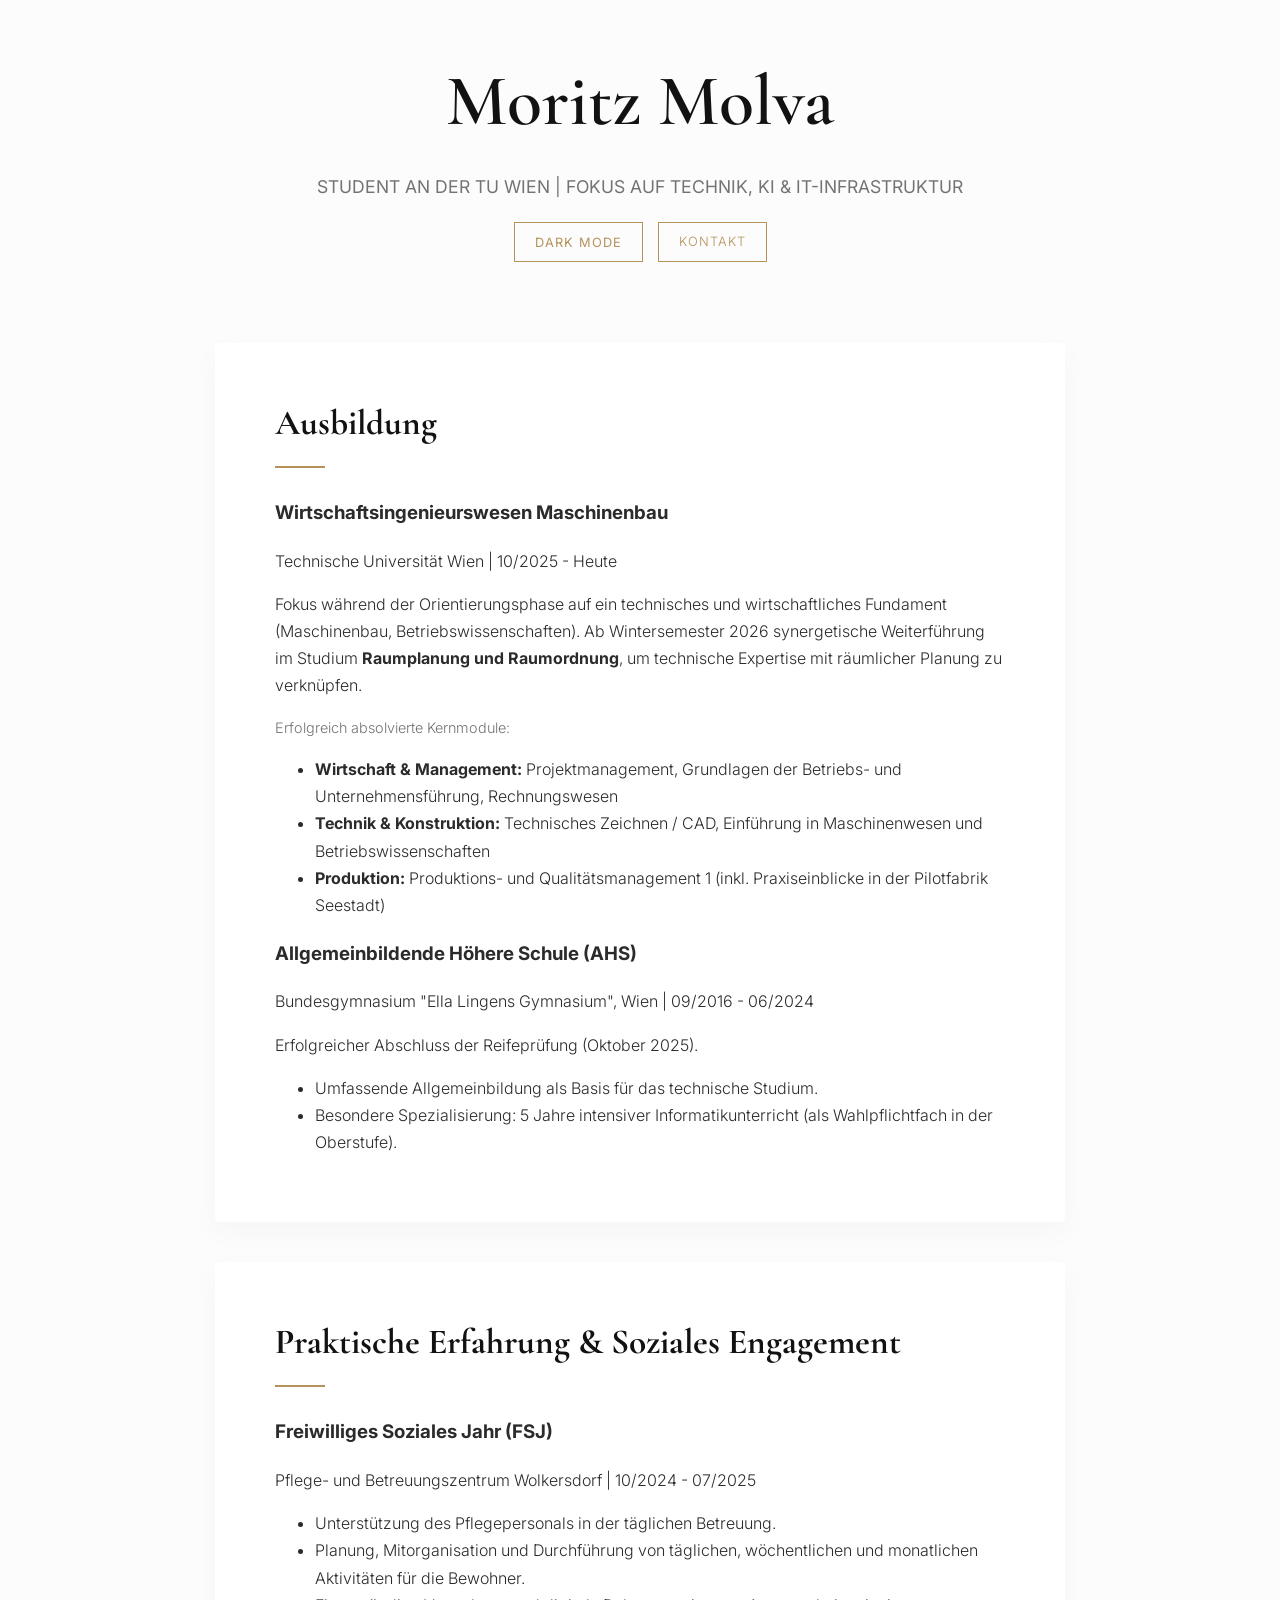
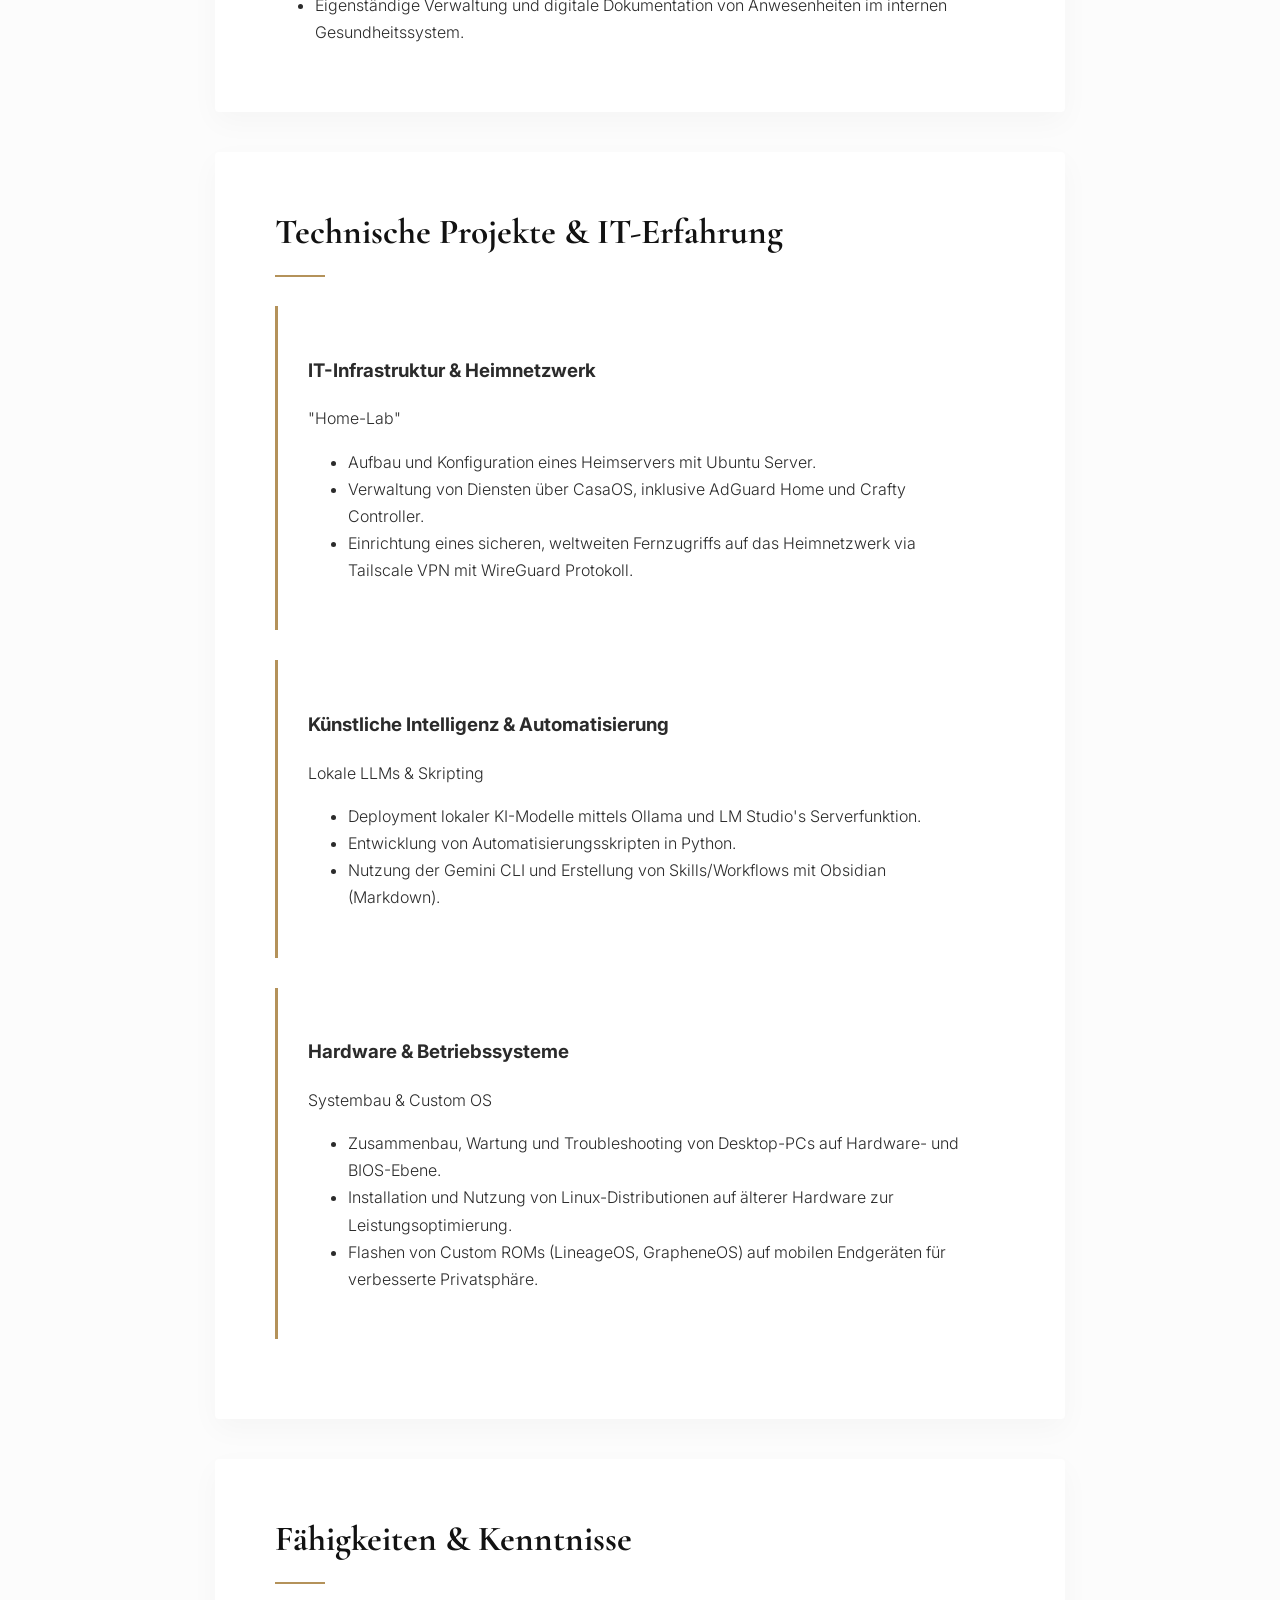
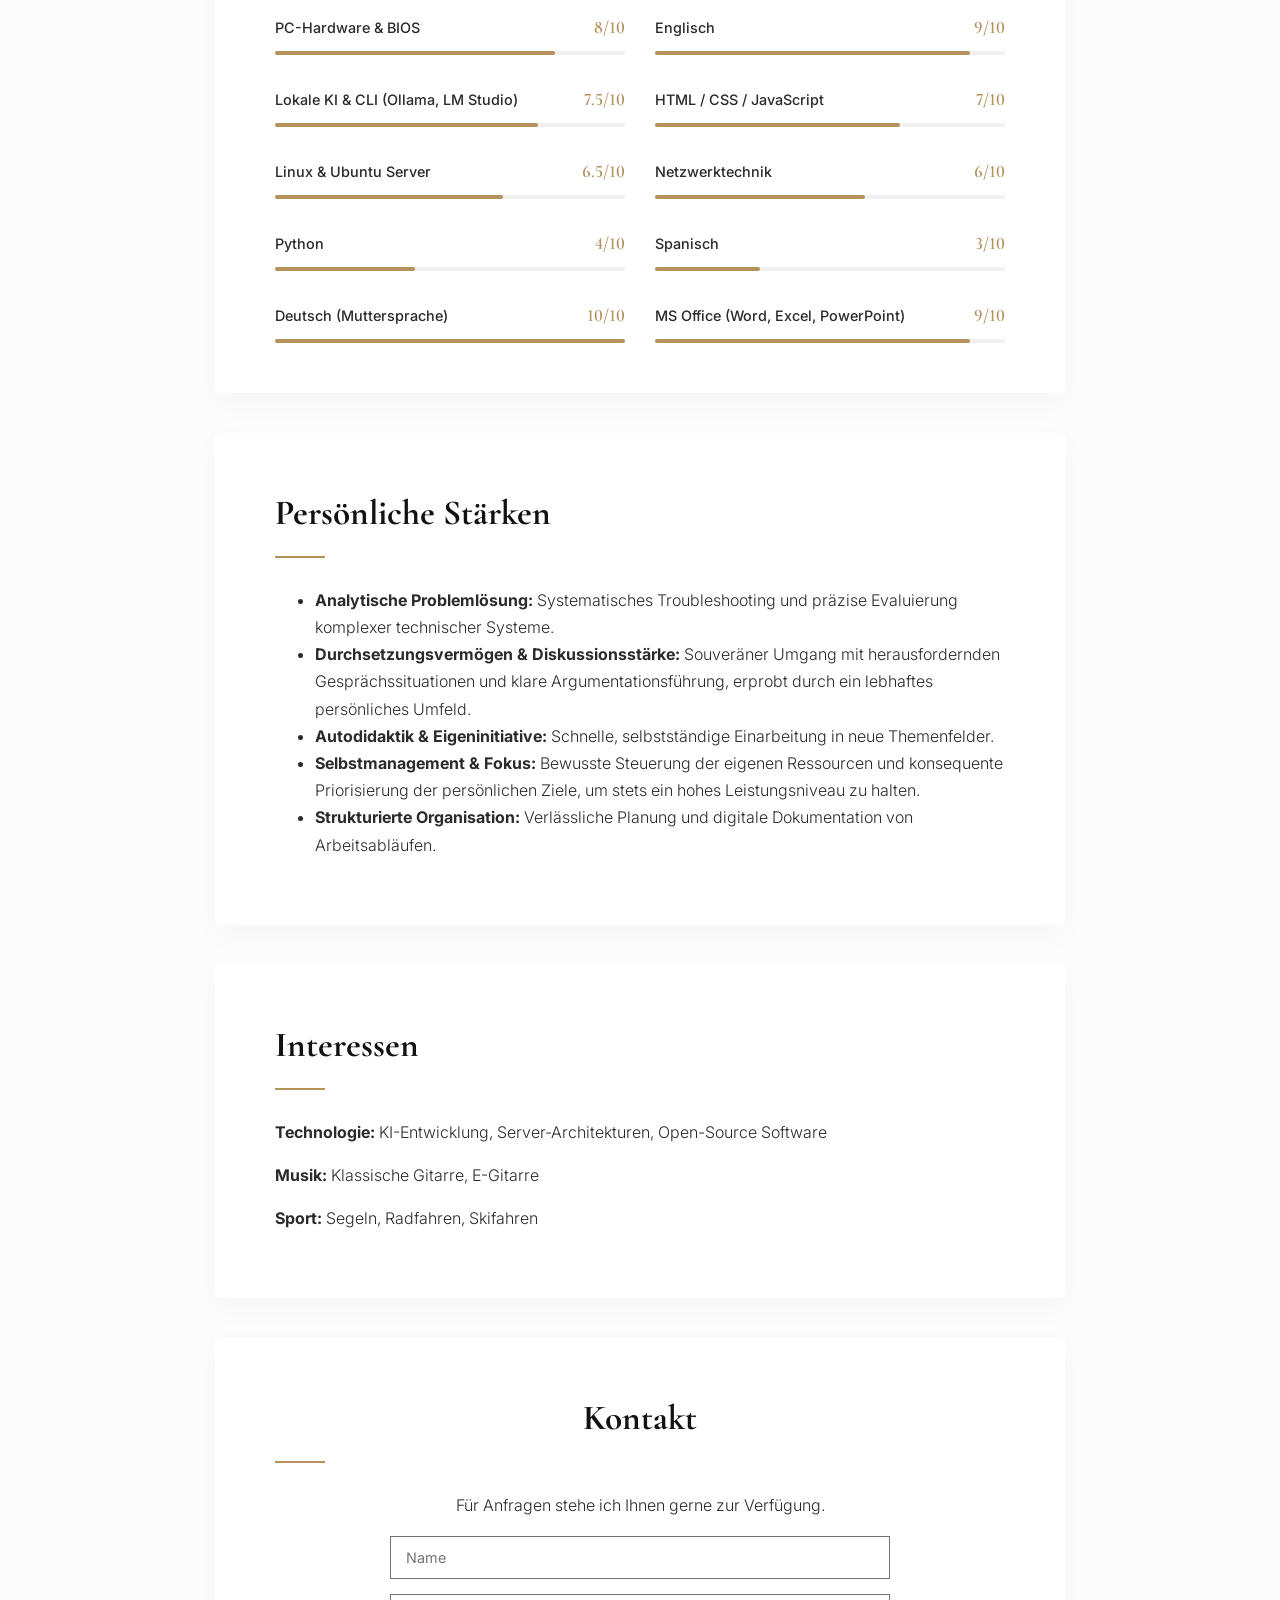
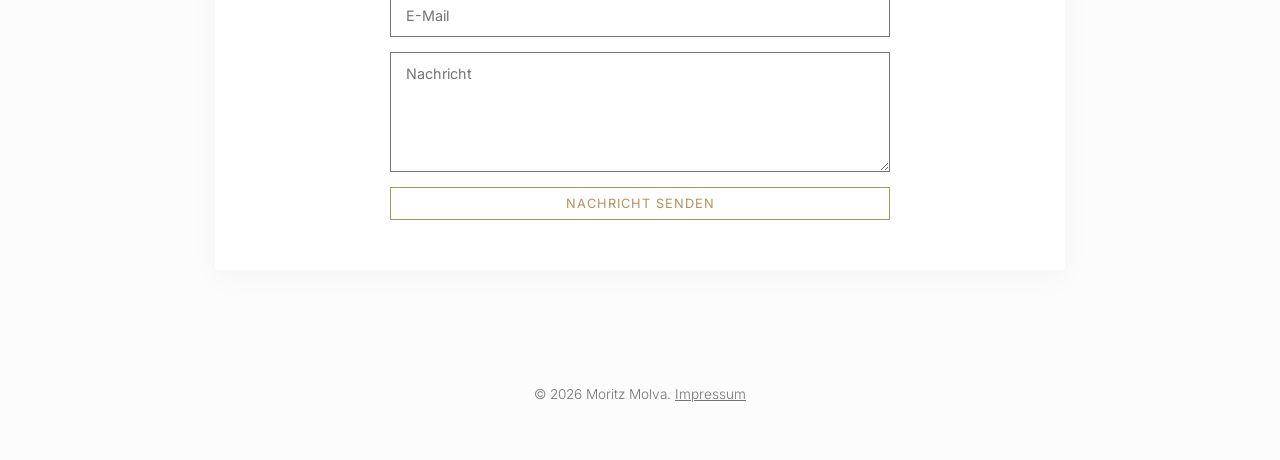
==== index.html @ d84858cf "Add files via upload" ====
<!DOCTYPE html>
<html lang="de">
<head>
    <meta charset="UTF-8">
    <meta name="viewport" content="width=device-width, initial-scale=1.0">
    <title>Lebenslauf | Moritz Molva</title>
    <!-- Neue edle Google Fonts laden -->
    <link href="https://fonts.googleapis.com/css2?family=Cormorant+Garamond:wght@500;600;700&family=Inter:wght@300;400;500&display=swap" rel="stylesheet">
    <link rel="stylesheet" href="style.css">
</head>
<body>

    <header id="main-header">
    <div class="header-content">
        <h1>Moritz Molva</h1>
        <p class="subtitle">STUDENT AN DER TU WIEN | FOKUS AUF TECHNIK, KI & IT-INFRASTRUKTUR</p>
    </div>
    
    <div class="theme-control">
        <button id="theme-toggle">Dark Mode</button>
        <a href="#kontakt" class="nav-button">Kontakt</a>
    </div>
</header>

    <main class="container">
        
        <section id="ausbildung">
            <h2>Ausbildung</h2>
            
            <div class="entry">
                <h3>Wirtschaftsingenieurswesen Maschinenbau</h3>
                <p class="meta">Technische Universität Wien | 10/2025 - Heute</p>
                <p>Fokus während der Orientierungsphase auf ein technisches und wirtschaftliches Fundament (Maschinenbau, Betriebswissenschaften). Ab Wintersemester 2026 synergetische Weiterführung im Studium <strong>Raumplanung und Raumordnung</strong>, um technische Expertise mit räumlicher Planung zu verknüpfen.</p>
                <p style="margin-top: 15px; margin-bottom: 5px; font-size: 0.9rem; color: var(--text-muted);">Erfolgreich absolvierte Kernmodule:</p>
                <ul>
                    <li><strong>Wirtschaft & Management:</strong> Projektmanagement, Grundlagen der Betriebs- und Unternehmensführung, Rechnungswesen</li>
                    <li><strong>Technik & Konstruktion:</strong> Technisches Zeichnen / CAD, Einführung in Maschinenwesen und Betriebswissenschaften</li>
                    <li><strong>Produktion:</strong> Produktions- und Qualitätsmanagement 1 (inkl. Praxiseinblicke in der Pilotfabrik Seestadt)</li>
                </ul>
            </div>

            <div class="entry">
                <h3>Allgemeinbildende Höhere Schule (AHS)</h3>
                <p class="meta">Bundesgymnasium "Ella Lingens Gymnasium", Wien | 09/2016 - 06/2024</p>
                <p style="margin-bottom: 5px;">Erfolgreicher Abschluss der Reifeprüfung (Oktober 2025).</p>
                <ul>
                    <li>Umfassende Allgemeinbildung als Basis für das technische Studium.</li>
                    <li>Besondere Spezialisierung: 5 Jahre intensiver Informatikunterricht (als Wahlpflichtfach in der Oberstufe).</li>
                </ul>
            </div>
        </section>

        <section id="erfahrung">
            <h2>Praktische Erfahrung & Soziales Engagement</h2>
            
            <div class="entry">
                <h3>Freiwilliges Soziales Jahr (FSJ)</h3>
                <p class="meta">Pflege- und Betreuungszentrum Wolkersdorf | 10/2024 - 07/2025</p>
                <ul>
                    <li>Unterstützung des Pflegepersonals in der täglichen Betreuung.</li>
                    <li>Planung, Mitorganisation und Durchführung von täglichen, wöchentlichen und monatlichen Aktivitäten für die Bewohner.</li>
                    <li>Eigenständige Verwaltung und digitale Dokumentation von Anwesenheiten im internen Gesundheitssystem.</li>
                </ul>
            </div>
        </section>

        <section id="projekte">
            <h2>Technische Projekte & IT-Erfahrung</h2>
            
            <div class="entry project-box">
                <h3>IT-Infrastruktur & Heimnetzwerk</h3>
                <p class="meta">"Home-Lab"</p>
                <ul>
                    <li>Aufbau und Konfiguration eines Heimservers mit Ubuntu Server.</li>
                    <li>Verwaltung von Diensten über CasaOS, inklusive AdGuard Home und Crafty Controller.</li>
                    <li>Einrichtung eines sicheren, weltweiten Fernzugriffs auf das Heimnetzwerk via Tailscale VPN mit WireGuard Protokoll.</li>
                </ul>
            </div>

            <div class="entry project-box">
                <h3>Künstliche Intelligenz & Automatisierung</h3>
                <p class="meta">Lokale LLMs & Skripting</p>
                <ul>
                    <li>Deployment lokaler KI-Modelle mittels Ollama und LM Studio's Serverfunktion.</li>
                    <li>Entwicklung von Automatisierungsskripten in Python.</li>
                    <li>Nutzung der Gemini CLI und Erstellung von Skills/Workflows mit Obsidian (Markdown).</li>
                </ul>
            </div>

            <div class="entry project-box">
                <h3>Hardware & Betriebssysteme</h3>
                <p class="meta">Systembau & Custom OS</p>
                <ul>
                    <li>Zusammenbau, Wartung und Troubleshooting von Desktop-PCs auf Hardware- und BIOS-Ebene.</li>
                    <li>Installation und Nutzung von Linux-Distributionen auf älterer Hardware zur Leistungsoptimierung.</li>
                    <li>Flashen von Custom ROMs (LineageOS, GrapheneOS) auf mobilen Endgeräten für verbesserte Privatsphäre.</li>
                </ul>
            </div>
        </section>

        <section id="kenntnisse">
            <h2>Fähigkeiten & Kenntnisse</h2>
            
            <div class="skill-grid">
                <!-- Skill 1 -->
                <div class="skill-item">
                    <div class="skill-info">
                        <span class="skill-name">PC-Hardware & BIOS</span>
                        <span class="skill-value">8/10</span>
                    </div>
                    <div class="skill-bar"><div class="skill-level" style="width: 80%;"></div></div>
                </div>

                <!-- Skill 2 -->
                <div class="skill-item">
                    <div class="skill-info">
                        <span class="skill-name">Englisch</span>
                        <span class="skill-value">9/10</span>
                    </div>
                    <div class="skill-bar"><div class="skill-level" style="width: 90%;"></div></div>
                </div>

                <!-- Skill 3 -->
                <div class="skill-item">
                    <div class="skill-info">
                        <span class="skill-name">Lokale KI & CLI (Ollama, LM Studio)</span>
                        <span class="skill-value">7.5/10</span>
                    </div>
                    <div class="skill-bar"><div class="skill-level" style="width: 75%;"></div></div>
                </div>

                <!-- Skill 4 -->
                <div class="skill-item">
                    <div class="skill-info">
                        <span class="skill-name">HTML / CSS / JavaScript</span>
                        <span class="skill-value">7/10</span>
                    </div>
                    <div class="skill-bar"><div class="skill-level" style="width: 70%;"></div></div>
                </div>

                <!-- Skill 5 -->
                <div class="skill-item">
                    <div class="skill-info">
                        <span class="skill-name">Linux & Ubuntu Server</span>
                        <span class="skill-value">6.5/10</span>
                    </div>
                    <div class="skill-bar"><div class="skill-level" style="width: 65%;"></div></div>
                </div>

                <!-- Skill 6 -->
                <div class="skill-item">
                    <div class="skill-info">
                        <span class="skill-name">Netzwerktechnik</span>
                        <span class="skill-value">6/10</span>
                    </div>
                    <div class="skill-bar"><div class="skill-level" style="width: 60%;"></div></div>
                </div>

                <!-- Skill 7 -->
                <div class="skill-item">
                    <div class="skill-info">
                        <span class="skill-name">Python</span>
                        <span class="skill-value">4/10</span>
                    </div>
                    <div class="skill-bar"><div class="skill-level" style="width: 40%;"></div></div>
                </div>

                <!-- Skill 8 -->
                <div class="skill-item">
                    <div class="skill-info">
                        <span class="skill-name">Spanisch</span>
                        <span class="skill-value">3/10</span>
                    </div>
                    <div class="skill-bar"><div class="skill-level" style="width: 30%;"></div></div>
                </div>

                <!-- Deutsch -->
                <div class="skill-item">
                    <div class="skill-info">
                        <span class="skill-name">Deutsch (Muttersprache)</span>
                        <span class="skill-value">10/10</span>
                    </div>
                    <div class="skill-bar"><div class="skill-level" style="width: 100%;"></div></div>
                </div>

                <!-- MS Office -->
                <div class="skill-item">
                    <div class="skill-info">
                        <span class="skill-name">MS Office (Word, Excel, PowerPoint)</span>
                        <span class="skill-value">9/10</span>
                    </div>
                    <div class="skill-bar"><div class="skill-level" style="width: 90%;"></div></div>
                </div>
            </div>
        </section>

        <section id="soft-skills">
            <h2>Persönliche Stärken</h2>
            <div class="entry">
                <ul>
                    <li><strong>Analytische Problemlösung:</strong> Systematisches Troubleshooting und präzise Evaluierung komplexer technischer Systeme.</li>
                    <li><strong>Durchsetzungsvermögen & Diskussionsstärke:</strong> Souveräner Umgang mit herausfordernden Gesprächssituationen und klare Argumentationsführung, erprobt durch ein lebhaftes persönliches Umfeld.</li>
                    <li><strong>Autodidaktik & Eigeninitiative:</strong> Schnelle, selbstständige Einarbeitung in neue Themenfelder.</li>
                    <li><strong>Selbstmanagement & Fokus:</strong> Bewusste Steuerung der eigenen Ressourcen und konsequente Priorisierung der persönlichen Ziele, um stets ein hohes Leistungsniveau zu halten.</li>
                    <li><strong>Strukturierte Organisation:</strong> Verlässliche Planung und digitale Dokumentation von Arbeitsabläufen.</li>
                </ul>
            </div>
        </section>

        <section id="interessen">
            <h2>Interessen</h2>
            <p><strong>Technologie:</strong> KI-Entwicklung, Server-Architekturen, Open-Source Software</p>
            <p><strong>Musik:</strong> Klassische Gitarre, E-Gitarre</p>
            <p><strong>Sport:</strong> Segeln, Radfahren, Skifahren</p>
        </section>

        <section id="kontakt">
            <h2>Kontakt</h2>
            <p>Für Anfragen stehe ich Ihnen gerne zur Verfügung.</p>
            
            <form action="https://formspree.io/f/mbdedyww" method="POST" class="contact-form">
                <input type="text" name="name" placeholder="Name" required>
                <input type="email" name="email" placeholder="E-Mail" required>
                <textarea name="message" placeholder="Nachricht" required></textarea>
                <button type="submit" class="nav-button" style="width: 100%;">Nachricht senden</button>
            </form>
        </section>

    </main>

    <footer>
        <p>&copy; 2026 Moritz Molva. <a href="impressum.html" style="color: var(--text-muted);">Impressum</a></p>
    </footer>

    <script src="script.js"></script>
</body>
</html>
---- style.css ----
/* Globale Variablen */
:root {
    --bg-color: #fcfcfc;
    --surface-color: #ffffff;
    --text-main: #2b2b2b;
    --text-muted: #737373;
    --accent-color: #b4925a;
    --dark: #121212;
}

[data-theme='dark'],
.dark-mode {
    --bg-color: #121212;
    --surface-color: #1e1e1e;
    --text-main: #e0e0e0;
    --text-muted: #a0a0a0;
    --accent-color: #d4af37;
    --dark: #ffffff;
}

html {
    scroll-behavior: smooth;
}

body {
    font-family: 'Inter', sans-serif;
    font-weight: 300;
    line-height: 1.7;
    margin: 0;
    padding: 0;
    background-color: var(--bg-color);
    color: var(--text-main);
    transition: background-color 0.3s ease, color 0.3s ease;
}

/* Sticky Header Bereich */
#main-header {
    position: sticky;
    top: 0;
    background-color: var(--bg-color);
    padding: 40px 40px 20px 40px;
    text-align: center;
    z-index: 1000;
    transition: all 0.3s ease;
    /* Übergang für Padding und Hintergrund */
    border-bottom: 1px solid transparent;
}

#main-header.scrolled {
    padding: 15px 40px;
    border-bottom: 1px solid var(--accent-color);
}

#main-header h1 {
    font-family: 'Cormorant Garamond', serif;
    font-size: 4.5rem;
    font-weight: 600;
    margin: 0;
    color: var(--dark);
    transition: font-size 0.3s ease;
}

#main-header.scrolled h1 {
    font-size: 2.5rem;
}

.subtitle {
    font-size: 1.1rem;
    font-weight: 400;
    color: var(--text-muted);
    text-transform: uppercase;
    margin: 10px 0 0 0;
    transition: opacity 0.3s ease, margin 0.3s ease, height 0.3s ease;
    opacity: 1;
    overflow: hidden;
}

/* Der Effekt beim Scrollen: Untertitel sanft ausblenden */
#main-header.scrolled .subtitle {
    opacity: 0;
    margin: 0;
    height: 0;
}

/* Theme Control Container */
.theme-control {
    margin-top: 20px;
    display: flex;
    justify-content: center;
    /* Zentriert die Buttons unter dem Namen */
    gap: 15px;
}

/* Einheitliches Button Design */
#theme-toggle,
.nav-button {
    background: transparent;
    border: 1px solid var(--accent-color);
    color: var(--accent-color);
    padding: 8px 20px;
    font-family: 'Inter', sans-serif;
    font-size: 0.8rem;
    text-transform: uppercase;
    letter-spacing: 1px;
    cursor: pointer;
    text-decoration: none;
    transition: all 0.3s ease;
}

#theme-toggle:hover,
.nav-button:hover {
    background-color: var(--accent-color);
    color: var(--surface-color);
}

/* Container & Sektionen */
.container {
    max-width: 850px;
    margin: 0 auto;
    padding: 20px;
}

section {
    background: var(--surface-color);
    margin: 40px 0;
    padding: 50px 60px;
    border-radius: 4px;
    box-shadow: 0 10px 30px rgba(0, 0, 0, 0.03);
}

.project-box {
    background-color: var(--surface-color);
    border-left: 3px solid var(--accent-color);
    padding: 30px;
    margin-bottom: 30px;
    transition: background-color 0.3s ease;
}

h2 {
    font-family: 'Cormorant Garamond', serif;
    font-size: 2.2rem;
    color: var(--dark);
    margin-top: 0;
    padding-bottom: 15px;
    position: relative;
}

h2::after {
    content: '';
    position: absolute;
    left: 0;
    bottom: 0;
    width: 50px;
    height: 2px;
    background-color: var(--accent-color);
}

/* Skill Bar Design */
.skill-grid {
    display: grid;
    grid-template-columns: 1fr 1fr;
    gap: 30px;
    margin-top: 20px;
}

/* Container für Name und Wert */
.skill-info {
    display: flex;
    justify-content: space-between;
    align-items: baseline;
    /* Sorgt dafür, dass alles auf einer Linie ist */
    margin-bottom: 8px;
}

.skill-name {
    font-size: 0.9rem;
    font-weight: 500;
    color: var(--text-main);
}

.skill-value {
    color: var(--accent-color);
    font-family: 'Cormorant Garamond', serif;
    font-weight: 600;
    font-size: 1.1rem;
    font-variant-numeric: lining-nums;
}

.skill-bar {
    width: 100%;
    height: 4px;
    background-color: #f0f0f0;
    border-radius: 2px;
}

.skill-level {
    height: 100%;
    background-color: var(--accent-color);
    border-radius: 2px;
}

/* Mobile Anpassung: Einspaltig */
@media (max-width: 768px) {
    .skill-grid {
        grid-template-columns: 1fr;
    }
}

/* Footer */
footer {
    text-align: center;
    padding: 40px 0;
    color: var(--text-muted);
    font-size: 0.85rem;
}

/* Mobile Optimierung */
@media (max-width: 768px) {

    /* Skills untereinander statt nebeneinander */
    .skill-grid {
        grid-template-columns: 1fr;
        gap: 15px;
    }

    /* Header: Name beim Scrollen stabil halten */
    #main-header.scrolled h1 {
        font-size: 1.5rem !important;
        /* Fix gegen das "Größer-werden" */
    }

    /* Subtitle ausblenden, sobald Header komprimiert */
    #main-header.scrolled .subtitle {
        display: none;
    }

    /* Padding-Anpassung für den komprimierten Header */
    #main-header.scrolled {
        padding: 10px 20px;
    }
}

/* Styling für den Kontakt-Link innerhalb der Box */
#kontakt a.nav-button {
    display: inline-block;
    margin-top: 20px;
    padding: 10px 25px;
    color: var(--accent-color);
    border: 1px solid var(--accent-color);
    text-decoration: none;
    font-size: 0.9rem;
    text-transform: uppercase;
    transition: all 0.3s ease;
}

#kontakt a.nav-button:hover {
    background-color: var(--accent-color);
    color: var(--surface-color);
}

#kontakt {
    text-align: center;
}

.contact-form {
    display: flex;
    flex-direction: column;
    gap: 15px;
    max-width: 500px;
    margin: 0 auto;
}

.contact-form input,
.contact-form textarea {
    width: 100%;
    padding: 12px 15px;
    background: transparent;
    /* Macht die Box subtiler */
    border: 1px solid var(--text-muted);
    color: var(--text-main);
    font-family: 'Inter', sans-serif;
    font-size: 0.9rem;
    box-sizing: border-box;
    transition: border-color 0.3s ease;
}

/* Der Zaubertrick: Wenn man in die Box klickt, wird der Rand golden */
.contact-form input:focus,
.contact-form textarea:focus {
    outline: none;
    border-color: var(--accent-color);
}

/* Design für den Platzhalter-Text, damit er im Dark Mode lesbar ist */
.contact-form ::placeholder {
    color: var(--text-muted);
    opacity: 1;
    /* Browser-Standard-Opacity beheben */
}

.contact-form textarea {
    height: 120px;
    resize: vertical;
}

@media (max-width: 768px) {
    #main-header {
        padding: 20px 20px 10px 20px;
    }

    #main-header.scrolled {
        padding: 10px 20px;
    }

    #main-header h1 {
        font-size: 2rem;
    }

    #main-header.scrolled h1 {
        font-size: 1.5rem;
    }

    .skill-grid {
        grid-template-columns: 1fr;
        gap: 15px;
    }
}
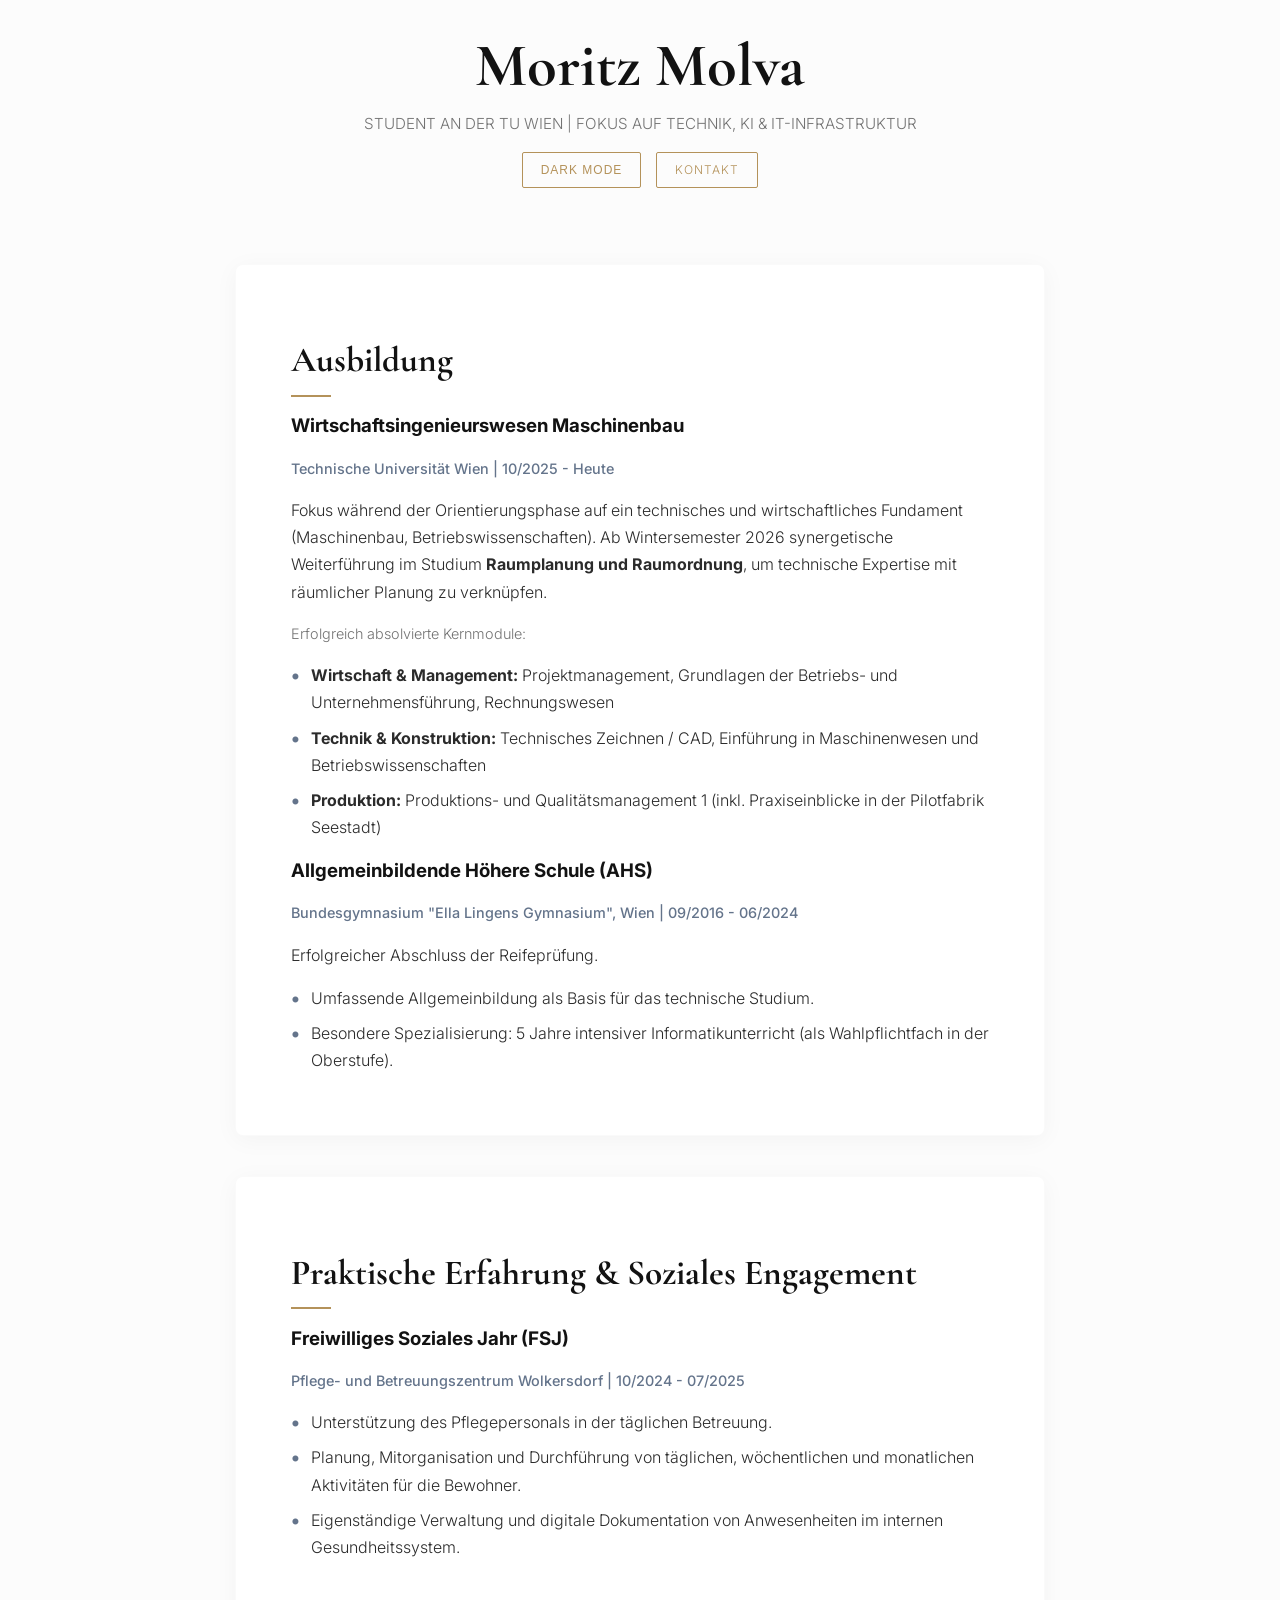
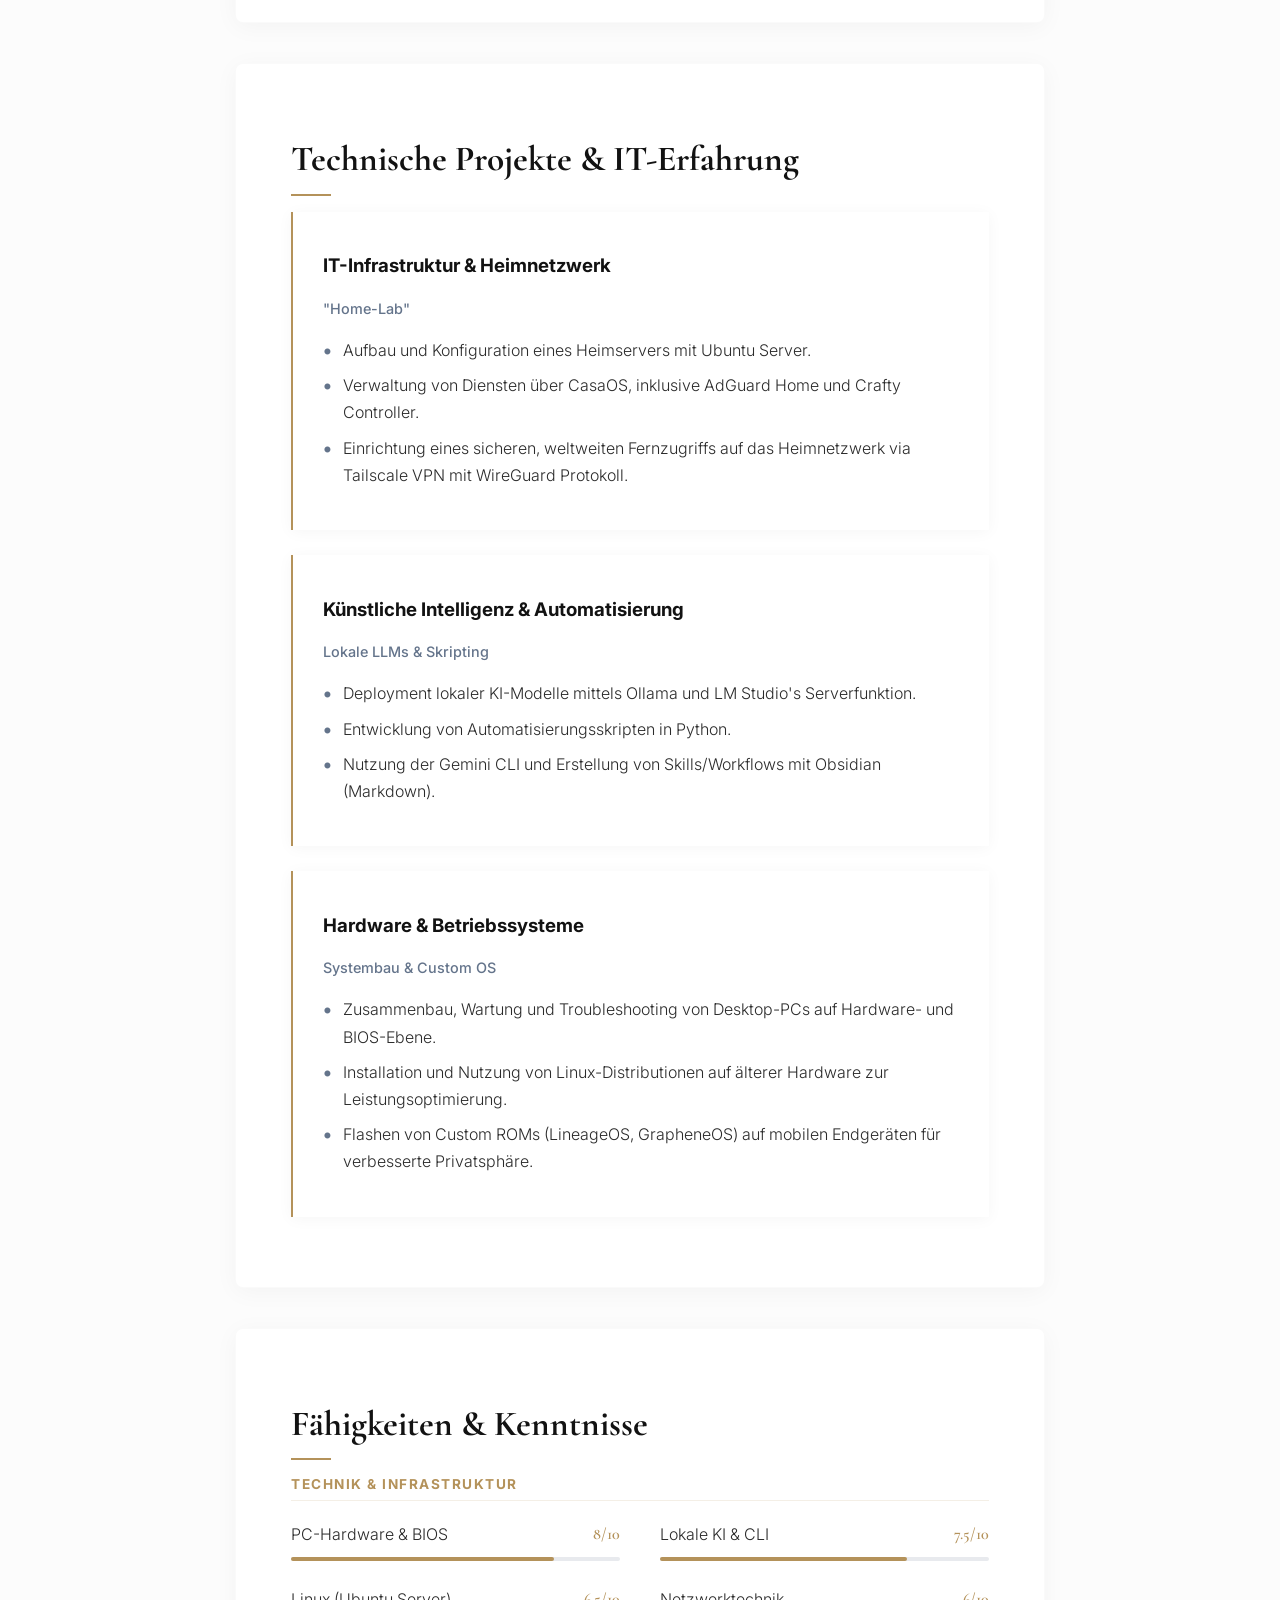
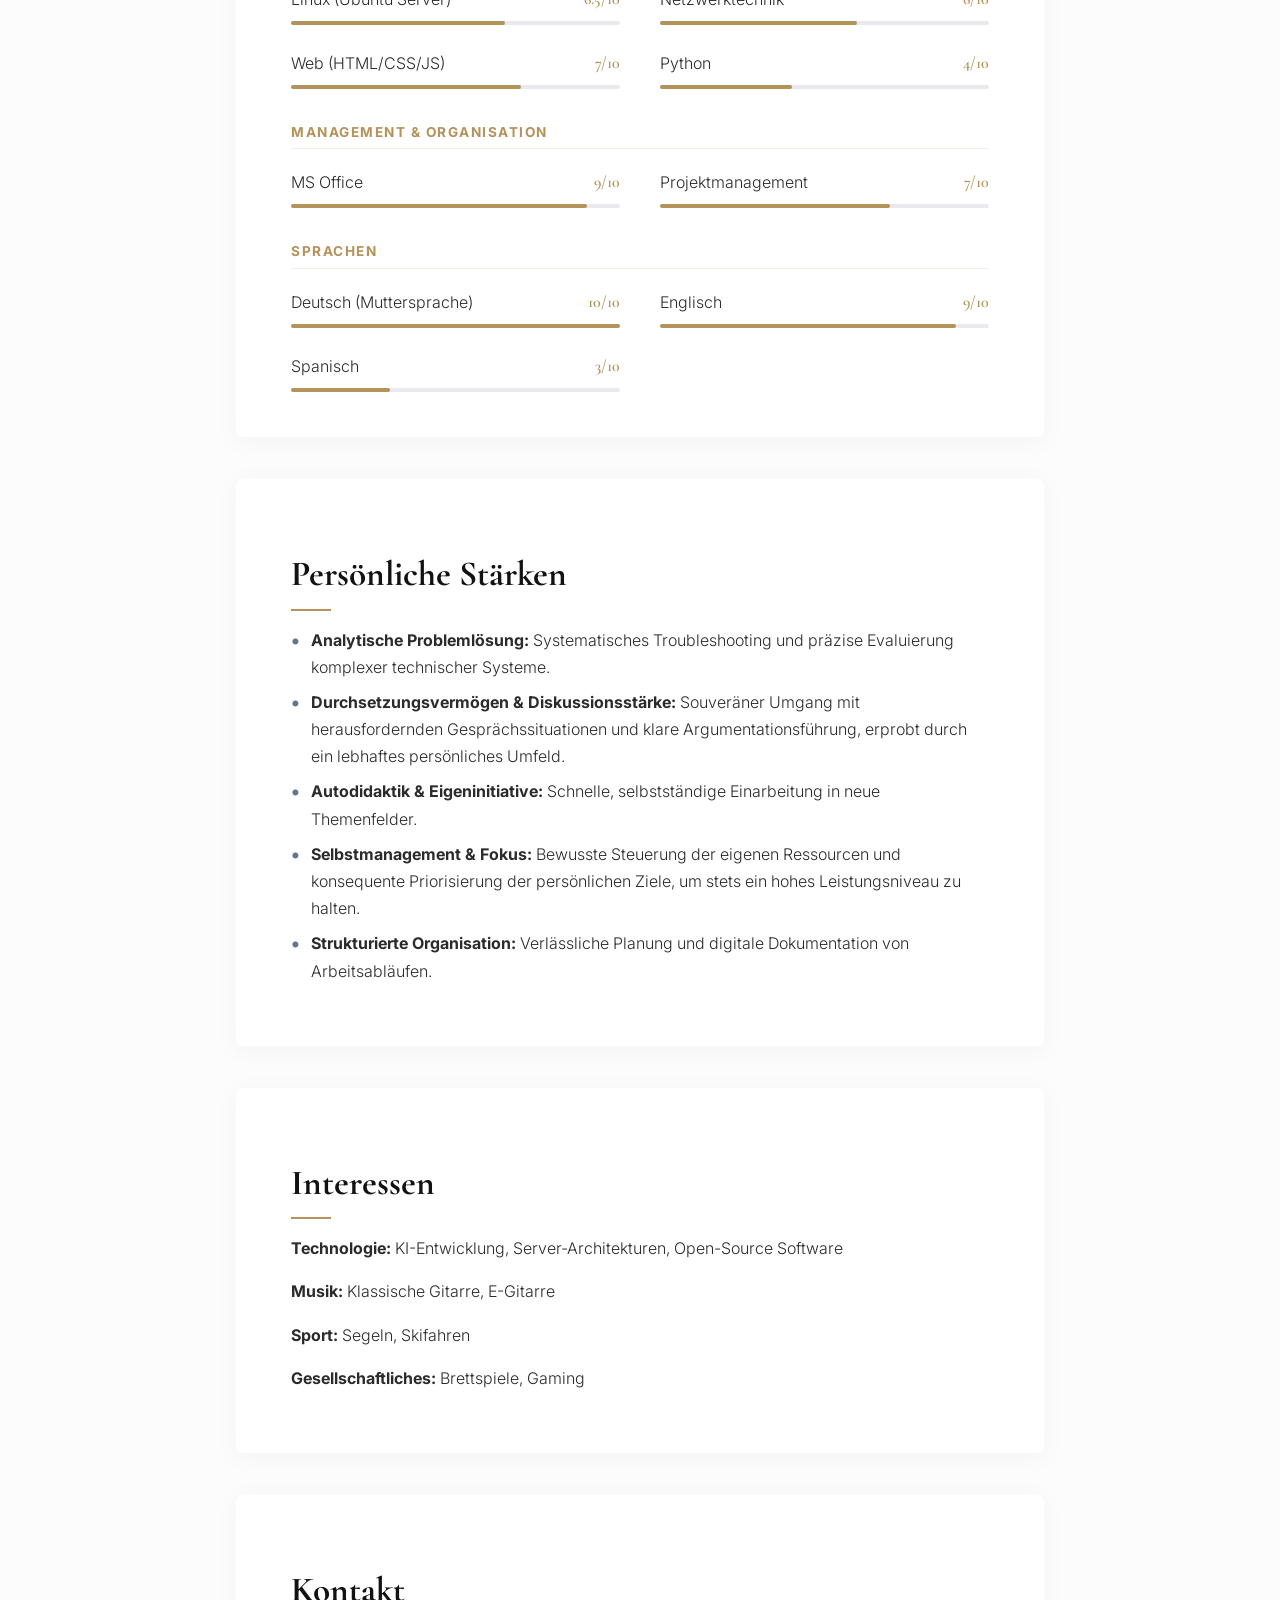
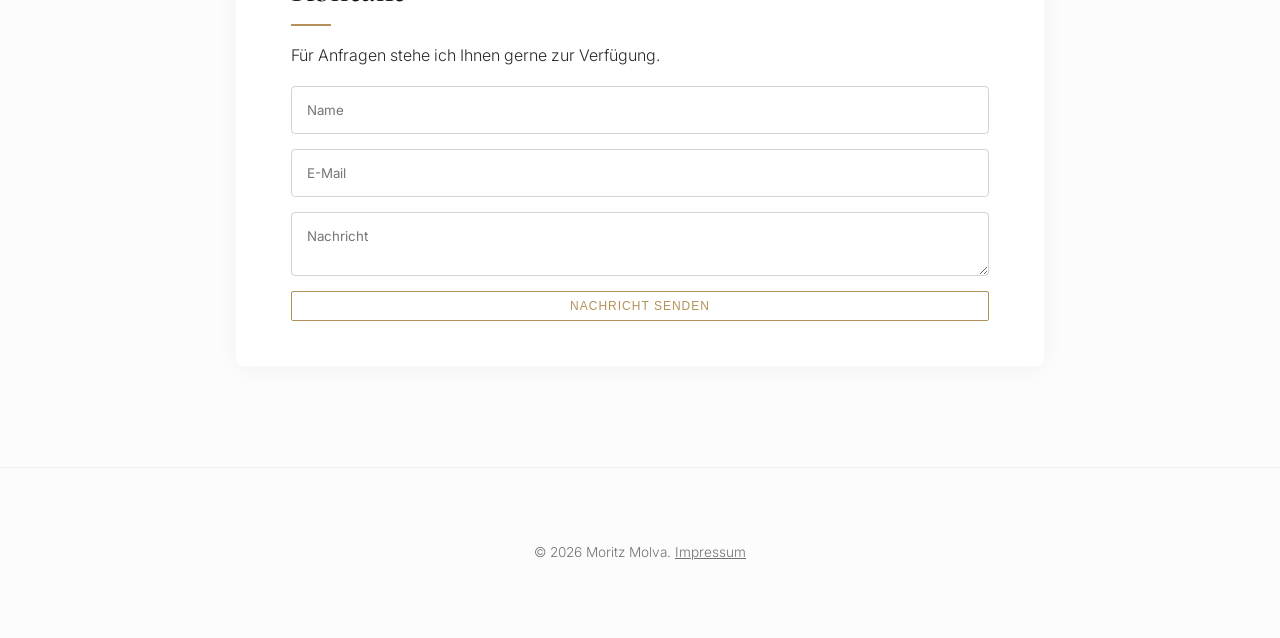
==== commit d65f550e: "Add files via upload" ====
--- a/index.html
+++ b/index.html
@@ -4,20 +4,40 @@
     <meta charset="UTF-8">
     <meta name="viewport" content="width=device-width, initial-scale=1.0">
     <title>Lebenslauf | Moritz Molva</title>
+    <meta name="description" content="Digitaler Lebenslauf von Moritz Molva - Student an der TU Wien mit Fokus auf Technik, KI & IT-Infrastruktur.">
+    
+    <!-- Open Graph / Social Media -->
+    <meta property="og:type" content="website">
+    <meta property="og:title" content="Moritz Molva | Technischer Lebenslauf">
+    <meta property="og:description" content="Student an der TU Wien | Fokus auf Technik, KI & IT-Infrastruktur.">
+    
+    <!-- JSON-LD Structured Data -->
+    <script type="application/ld+json">
+    {
+      "@context": "https://schema.org",
+      "@type": "Person",
+      "name": "Moritz Molva",
+      "jobTitle": "Student",
+      "affiliation": "Technische Universität Wien",
+      "description": "Fokus auf Technik, KI & IT-Infrastruktur",
+      "url": "https://deine-url.at"
+    }
+    </script>
+
     <!-- Neue edle Google Fonts laden -->
     <link href="https://fonts.googleapis.com/css2?family=Cormorant+Garamond:wght@500;600;700&family=Inter:wght@300;400;500&display=swap" rel="stylesheet">
     <link rel="stylesheet" href="style.css">
 </head>
 <body>
 
-    <header id="main-header">
+    <header id="main-header" role="banner">
     <div class="header-content">
         <h1>Moritz Molva</h1>
         <p class="subtitle">STUDENT AN DER TU WIEN | FOKUS AUF TECHNIK, KI & IT-INFRASTRUKTUR</p>
     </div>
     
     <div class="theme-control">
-        <button id="theme-toggle">Dark Mode</button>
+        <button id="theme-toggle" aria-label="Farbschema umschalten">Dark Mode</button>
         <a href="#kontakt" class="nav-button">Kontakt</a>
     </div>
 </header>
@@ -42,7 +62,7 @@
             <div class="entry">
                 <h3>Allgemeinbildende Höhere Schule (AHS)</h3>
                 <p class="meta">Bundesgymnasium "Ella Lingens Gymnasium", Wien | 09/2016 - 06/2024</p>
-                <p style="margin-bottom: 5px;">Erfolgreicher Abschluss der Reifeprüfung (Oktober 2025).</p>
+                <p style="margin-bottom: 5px;">Erfolgreicher Abschluss der Reifeprüfung.</p>
                 <ul>
                     <li>Umfassende Allgemeinbildung als Basis für das technische Studium.</li>
                     <li>Besondere Spezialisierung: 5 Jahre intensiver Informatikunterricht (als Wahlpflichtfach in der Oberstufe).</li>
@@ -101,95 +121,101 @@
         <section id="kenntnisse">
             <h2>Fähigkeiten & Kenntnisse</h2>
             
-            <div class="skill-grid">
-                <!-- Skill 1 -->
-                <div class="skill-item">
-                    <div class="skill-info">
-                        <span class="skill-name">PC-Hardware & BIOS</span>
-                        <span class="skill-value">8/10</span>
-                    </div>
-                    <div class="skill-bar"><div class="skill-level" style="width: 80%;"></div></div>
+            <!-- Kategorie 1: Technik & IT -->
+            <div class="skill-category">
+                <h3>Technik & Infrastruktur</h3>
+                <div class="skill-grid">
+                    <div class="skill-item">
+                        <div class="skill-info">
+                            <span class="skill-name">PC-Hardware & BIOS</span>
+                            <span class="skill-value">8/10</span>
+                        </div>
+                        <div class="skill-bar" role="progressbar" aria-valuenow="80" aria-valuemin="0" aria-valuemax="100" aria-label="Kenntnisse in PC-Hardware & BIOS: 8 von 10"><div class="skill-level" style="width: 80%;"></div></div>
+                    </div>
+                    <div class="skill-item">
+                        <div class="skill-info">
+                            <span class="skill-name">Lokale KI & CLI</span>
+                            <span class="skill-value">7.5/10</span>
+                        </div>
+                        <div class="skill-bar" role="progressbar" aria-valuenow="75" aria-valuemin="0" aria-valuemax="100" aria-label="Kenntnisse in Lokale KI & CLI: 7.5 von 10"><div class="skill-level" style="width: 75%;"></div></div>
+                    </div>
+                    <div class="skill-item">
+                        <div class="skill-info">
+                            <span class="skill-name">Linux (Ubuntu Server)</span>
+                            <span class="skill-value">6.5/10</span>
+                        </div>
+                        <div class="skill-bar" role="progressbar" aria-valuenow="65" aria-valuemin="0" aria-valuemax="100" aria-label="Kenntnisse in Linux (Ubuntu Server): 6.5 von 10"><div class="skill-level" style="width: 65%;"></div></div>
+                    </div>
+                    <div class="skill-item">
+                        <div class="skill-info">
+                            <span class="skill-name">Netzwerktechnik</span>
+                            <span class="skill-value">6/10</span>
+                        </div>
+                        <div class="skill-bar" role="progressbar" aria-valuenow="60" aria-valuemin="0" aria-valuemax="100" aria-label="Kenntnisse in Netzwerktechnik: 6 von 10"><div class="skill-level" style="width: 60%;"></div></div>
+                    </div>
+                    <div class="skill-item">
+                        <div class="skill-info">
+                            <span class="skill-name">Web (HTML/CSS/JS)</span>
+                            <span class="skill-value">7/10</span>
+                        </div>
+                        <div class="skill-bar" role="progressbar" aria-valuenow="70" aria-valuemin="0" aria-valuemax="100" aria-label="Kenntnisse in Web (HTML/CSS/JS): 7 von 10"><div class="skill-level" style="width: 70%;"></div></div>
+                    </div>
+                    <div class="skill-item">
+                        <div class="skill-info">
+                            <span class="skill-name">Python</span>
+                            <span class="skill-value">4/10</span>
+                        </div>
+                        <div class="skill-bar" role="progressbar" aria-valuenow="40" aria-valuemin="0" aria-valuemax="100" aria-label="Kenntnisse in Python: 4 von 10"><div class="skill-level" style="width: 40%;"></div></div>
+                    </div>
                 </div>
-
-                <!-- Skill 2 -->
-                <div class="skill-item">
-                    <div class="skill-info">
-                        <span class="skill-name">Englisch</span>
-                        <span class="skill-value">9/10</span>
-                    </div>
-                    <div class="skill-bar"><div class="skill-level" style="width: 90%;"></div></div>
+            </div>
+
+            <!-- Kategorie 2: Organisation -->
+            <div class="skill-category">
+                <h3>Management & Organisation</h3>
+                <div class="skill-grid">
+                    <div class="skill-item">
+                        <div class="skill-info">
+                            <span class="skill-name">MS Office</span>
+                            <span class="skill-value">9/10</span>
+                        </div>
+                        <div class="skill-bar" role="progressbar" aria-valuenow="90" aria-valuemin="0" aria-valuemax="100" aria-label="Kenntnisse in MS Office: 9 von 10"><div class="skill-level" style="width: 90%;"></div></div>
+                    </div>
+                    <div class="skill-item">
+                        <div class="skill-info">
+                            <span class="skill-name">Projektmanagement</span>
+                            <span class="skill-value">7/10</span>
+                        </div>
+                        <div class="skill-bar" role="progressbar" aria-valuenow="70" aria-valuemin="0" aria-valuemax="100" aria-label="Kenntnisse in Projektmanagement: 7 von 10"><div class="skill-level" style="width: 70%;"></div></div>
+                    </div>
                 </div>
-
-                <!-- Skill 3 -->
-                <div class="skill-item">
-                    <div class="skill-info">
-                        <span class="skill-name">Lokale KI & CLI (Ollama, LM Studio)</span>
-                        <span class="skill-value">7.5/10</span>
-                    </div>
-                    <div class="skill-bar"><div class="skill-level" style="width: 75%;"></div></div>
-                </div>
-
-                <!-- Skill 4 -->
-                <div class="skill-item">
-                    <div class="skill-info">
-                        <span class="skill-name">HTML / CSS / JavaScript</span>
-                        <span class="skill-value">7/10</span>
-                    </div>
-                    <div class="skill-bar"><div class="skill-level" style="width: 70%;"></div></div>
-                </div>
-
-                <!-- Skill 5 -->
-                <div class="skill-item">
-                    <div class="skill-info">
-                        <span class="skill-name">Linux & Ubuntu Server</span>
-                        <span class="skill-value">6.5/10</span>
-                    </div>
-                    <div class="skill-bar"><div class="skill-level" style="width: 65%;"></div></div>
-                </div>
-
-                <!-- Skill 6 -->
-                <div class="skill-item">
-                    <div class="skill-info">
-                        <span class="skill-name">Netzwerktechnik</span>
-                        <span class="skill-value">6/10</span>
-                    </div>
-                    <div class="skill-bar"><div class="skill-level" style="width: 60%;"></div></div>
-                </div>
-
-                <!-- Skill 7 -->
-                <div class="skill-item">
-                    <div class="skill-info">
-                        <span class="skill-name">Python</span>
-                        <span class="skill-value">4/10</span>
-                    </div>
-                    <div class="skill-bar"><div class="skill-level" style="width: 40%;"></div></div>
-                </div>
-
-                <!-- Skill 8 -->
-                <div class="skill-item">
-                    <div class="skill-info">
-                        <span class="skill-name">Spanisch</span>
-                        <span class="skill-value">3/10</span>
-                    </div>
-                    <div class="skill-bar"><div class="skill-level" style="width: 30%;"></div></div>
-                </div>
-
-                <!-- Deutsch -->
-                <div class="skill-item">
-                    <div class="skill-info">
-                        <span class="skill-name">Deutsch (Muttersprache)</span>
-                        <span class="skill-value">10/10</span>
-                    </div>
-                    <div class="skill-bar"><div class="skill-level" style="width: 100%;"></div></div>
-                </div>
-
-                <!-- MS Office -->
-                <div class="skill-item">
-                    <div class="skill-info">
-                        <span class="skill-name">MS Office (Word, Excel, PowerPoint)</span>
-                        <span class="skill-value">9/10</span>
-                    </div>
-                    <div class="skill-bar"><div class="skill-level" style="width: 90%;"></div></div>
+            </div>
+
+            <!-- Kategorie 3: Sprachen -->
+            <div class="skill-category" style="margin-bottom: 0;">
+                <h3>Sprachen</h3>
+                <div class="skill-grid">
+                    <div class="skill-item">
+                        <div class="skill-info">
+                            <span class="skill-name">Deutsch (Muttersprache)</span>
+                            <span class="skill-value">10/10</span>
+                        </div>
+                        <div class="skill-bar" role="progressbar" aria-valuenow="100" aria-valuemin="0" aria-valuemax="100" aria-label="Kenntnisse in Deutsch: 10 von 10"><div class="skill-level" style="width: 100%;"></div></div>
+                    </div>
+                    <div class="skill-item">
+                        <div class="skill-info">
+                            <span class="skill-name">Englisch</span>
+                            <span class="skill-value">9/10</span>
+                        </div>
+                        <div class="skill-bar" role="progressbar" aria-valuenow="90" aria-valuemin="0" aria-valuemax="100" aria-label="Kenntnisse in Englisch: 9 von 10"><div class="skill-level" style="width: 90%;"></div></div>
+                    </div>
+                    <div class="skill-item">
+                        <div class="skill-info">
+                            <span class="skill-name">Spanisch</span>
+                            <span class="skill-value">3/10</span>
+                        </div>
+                        <div class="skill-bar" role="progressbar" aria-valuenow="30" aria-valuemin="0" aria-valuemax="100" aria-label="Kenntnisse in Spanisch: 3 von 10"><div class="skill-level" style="width: 30%;"></div></div>
+                    </div>
                 </div>
             </div>
         </section>
@@ -211,18 +237,20 @@
             <h2>Interessen</h2>
             <p><strong>Technologie:</strong> KI-Entwicklung, Server-Architekturen, Open-Source Software</p>
             <p><strong>Musik:</strong> Klassische Gitarre, E-Gitarre</p>
-            <p><strong>Sport:</strong> Segeln, Radfahren, Skifahren</p>
+            <p><strong>Sport:</strong> Segeln, Skifahren</p>
+            <p><strong>Gesellschaftliches:</strong> Brettspiele, Gaming</p>
         </section>
 
         <section id="kontakt">
             <h2>Kontakt</h2>
             <p>Für Anfragen stehe ich Ihnen gerne zur Verfügung.</p>
             
-            <form action="https://formspree.io/f/mbdedyww" method="POST" class="contact-form">
-                <input type="text" name="name" placeholder="Name" required>
-                <input type="email" name="email" placeholder="E-Mail" required>
-                <textarea name="message" placeholder="Nachricht" required></textarea>
+            <form id="contact-form" action="https://formspree.io/f/mbdedyww" method="POST" class="contact-form">
+                <input type="text" name="name" placeholder="Name" required aria-required="true">
+                <input type="email" name="email" placeholder="E-Mail" required aria-required="true">
+                <textarea name="message" placeholder="Nachricht" required aria-required="true"></textarea>
                 <button type="submit" class="nav-button" style="width: 100%;">Nachricht senden</button>
+                <div id="form-status" class="form-status"></div>
             </form>
         </section>
 
--- a/style.css
+++ b/style.css
@@ -1,11 +1,26 @@
-/* Globale Variablen */
+/* 
+   ==========================================================================
+   PROJEKT: Portfolio Moritz Molva
+   STRUKTUR: Modernes Refactoring (Point 1 Compliance)
+   ========================================================================== */
+
 :root {
+    /* Colors - Light Mode */
     --bg-color: #fcfcfc;
     --surface-color: #ffffff;
     --text-main: #2b2b2b;
     --text-muted: #737373;
     --accent-color: #b4925a;
+    --accent-secondary: #64748b; /* Edles Slate Blue für mehr Tiefe */
     --dark: #121212;
+    --shadow-subtle: rgba(0, 0, 0, 0.04);
+    --shadow-medium: rgba(0, 0, 0, 0.07);
+    
+    /* Layout */
+    --container-width: 850px;
+    --border-radius: 8px;
+    --transition-speed: 0.3s;
+    --header-transition: 0.4s cubic-bezier(0.4, 0, 0.2, 1);
 }
 
 [data-theme='dark'],
@@ -15,313 +30,315 @@
     --text-main: #e0e0e0;
     --text-muted: #a0a0a0;
     --accent-color: #d4af37;
+    --accent-secondary: #94a3b8;
     --dark: #ffffff;
-}
-
+    --shadow-subtle: rgba(0, 0, 0, 0.2);
+    --shadow-medium: rgba(0, 0, 0, 0.3);
+}
+
+/* Base Styles */
 html {
     scroll-behavior: smooth;
+    box-sizing: border-box;
+}
+
+*, *::before, *::after {
+    box-sizing: inherit;
 }
 
 body {
-    font-family: 'Inter', sans-serif;
+    font-family: 'Inter', -apple-system, BlinkMacSystemFont, sans-serif;
     font-weight: 300;
     line-height: 1.7;
     margin: 0;
     padding: 0;
     background-color: var(--bg-color);
     color: var(--text-main);
-    transition: background-color 0.3s ease, color 0.3s ease;
-}
-
-/* Sticky Header Bereich */
+    transition: background-color var(--transition-speed), color var(--transition-speed);
+    overflow-x: hidden;
+    -webkit-font-smoothing: antialiased;
+}
+
+/* Typography Refresh */
+h1, h2, h3 {
+    color: var(--dark);
+    line-height: 1.2;
+}
+
+.meta {
+    color: var(--accent-secondary); 
+    font-weight: 500;
+    font-size: 0.9rem;
+    margin-bottom: 10px;
+}
+
+ul {
+    list-style: none;
+    padding-left: 0;
+}
+
+ul li {
+    position: relative;
+    padding-left: 20px;
+    margin-bottom: 8px;
+}
+
+ul li::before {
+    content: '•'; /* Klassischer Bulletpoint */
+    position: absolute;
+    left: 0;
+    color: var(--accent-secondary); 
+    font-weight: bold;
+    font-size: 1.2rem;
+    line-height: 1.4;
+}
+
+h1 { font-family: 'Cormorant Garamond', serif; }
+h2 { font-family: 'Cormorant Garamond', serif; font-size: 2.2rem; margin-bottom: 1rem; position: relative; padding-bottom: 15px; }
+
+h2::after {
+    content: '';
+    position: absolute;
+    left: 0;
+    bottom: 0;
+    width: 40px;
+    height: 2px;
+    background-color: var(--accent-color);
+}
+
+/* Layout Components */
+.container {
+    max-width: var(--container-width);
+    width: 100%;
+    margin: 0 auto;
+    padding: 20px;
+    overflow-wrap: break-word;
+}
+
+section {
+    background: var(--surface-color);
+    margin: 40px 0;
+    padding: 45px 55px;
+    border-radius: var(--border-radius);
+    box-shadow: 0 4px 25px var(--shadow-subtle);
+    border: 1px solid rgba(0, 0, 0, 0.02);
+}
+
+/* Header Logic */
 #main-header {
     position: sticky;
     top: 0;
     background-color: var(--bg-color);
-    padding: 40px 40px 20px 40px;
+    padding: 30px 40px 15px 40px;
     text-align: center;
     z-index: 1000;
-    transition: all 0.3s ease;
-    /* Übergang für Padding und Hintergrund */
+    transition: padding var(--header-transition), background-color var(--transition-speed);
     border-bottom: 1px solid transparent;
+    will-change: padding;
 }
 
 #main-header.scrolled {
-    padding: 15px 40px;
-    border-bottom: 1px solid var(--accent-color);
+    padding: 12px 40px;
+    border-bottom: 1px solid rgba(180, 146, 90, 0.3);
+    box-shadow: 0 4px 20px rgba(0, 0, 0, 0.05);
 }
 
 #main-header h1 {
-    font-family: 'Cormorant Garamond', serif;
-    font-size: 4.5rem;
-    font-weight: 600;
+    font-size: clamp(2rem, 8vw, 3.8rem); /* Fluid Typography */
     margin: 0;
-    color: var(--dark);
-    transition: font-size 0.3s ease;
+    transition: font-size var(--header-transition);
 }
 
 #main-header.scrolled h1 {
-    font-size: 2.5rem;
+    font-size: 2.2rem;
 }
 
 .subtitle {
-    font-size: 1.1rem;
-    font-weight: 400;
+    font-size: 0.95rem;
+    text-transform: uppercase;
     color: var(--text-muted);
-    text-transform: uppercase;
-    margin: 10px 0 0 0;
-    transition: opacity 0.3s ease, margin 0.3s ease, height 0.3s ease;
-    opacity: 1;
+    margin: 8px 0 0 0;
+    transition: opacity 0.3s, transform 0.3s, max-height 0.4s;
+    max-height: 50px;
     overflow: hidden;
 }
 
-/* Der Effekt beim Scrollen: Untertitel sanft ausblenden */
 #main-header.scrolled .subtitle {
     opacity: 0;
+    transform: translateY(-5px);
+    max-height: 0;
     margin: 0;
-    height: 0;
-}
-
-/* Theme Control Container */
+}
+
+/* UI Elements */
 .theme-control {
-    margin-top: 20px;
+    margin-top: 15px;
     display: flex;
     justify-content: center;
-    /* Zentriert die Buttons unter dem Namen */
     gap: 15px;
 }
 
-/* Einheitliches Button Design */
-#theme-toggle,
-.nav-button {
+.nav-button, #theme-toggle {
     background: transparent;
     border: 1px solid var(--accent-color);
     color: var(--accent-color);
-    padding: 8px 20px;
-    font-family: 'Inter', sans-serif;
-    font-size: 0.8rem;
+    padding: 7px 18px;
+    font-size: 0.75rem;
     text-transform: uppercase;
     letter-spacing: 1px;
     cursor: pointer;
     text-decoration: none;
     transition: all 0.3s ease;
-}
-
-#theme-toggle:hover,
-.nav-button:hover {
-    background-color: var(--accent-color);
+    border-radius: 2px;
+}
+
+.nav-button:hover, #theme-toggle:hover {
+    background: var(--accent-color);
     color: var(--surface-color);
-}
-
-/* Container & Sektionen */
-.container {
-    max-width: 850px;
-    margin: 0 auto;
-    padding: 20px;
-}
-
-section {
+    box-shadow: 0 4px 12px rgba(180, 146, 90, 0.2);
+}
+
+/* Project Boxes */
+.project-box {
+    border-left: 2px solid var(--accent-color);
+    padding: 25px 30px;
+    margin-bottom: 25px;
     background: var(--surface-color);
-    margin: 40px 0;
-    padding: 50px 60px;
-    border-radius: 4px;
-    box-shadow: 0 10px 30px rgba(0, 0, 0, 0.03);
-}
-
-.project-box {
-    background-color: var(--surface-color);
-    border-left: 3px solid var(--accent-color);
-    padding: 30px;
-    margin-bottom: 30px;
-    transition: background-color 0.3s ease;
-}
-
-h2 {
-    font-family: 'Cormorant Garamond', serif;
-    font-size: 2.2rem;
-    color: var(--dark);
-    margin-top: 0;
-    padding-bottom: 15px;
-    position: relative;
-}
-
-h2::after {
-    content: '';
-    position: absolute;
-    left: 0;
-    bottom: 0;
-    width: 50px;
-    height: 2px;
-    background-color: var(--accent-color);
-}
-
-/* Skill Bar Design */
+    box-shadow: 0 2px 15px var(--shadow-subtle);
+    transition: transform 0.3s, box-shadow 0.3s;
+}
+
+.project-box:hover {
+    transform: translateY(-3px);
+    box-shadow: 0 8px 25px var(--shadow-medium);
+}
+
+/* Skills */
+.skill-category { margin-bottom: 35px; }
+.skill-category h3 {
+    font-size: 0.85rem;
+    color: var(--accent-color);
+    text-transform: uppercase;
+    letter-spacing: 1.5px;
+    border-bottom: 1px solid rgba(180, 146, 90, 0.15);
+    padding-bottom: 8px;
+    margin-bottom: 20px;
+}
+
 .skill-grid {
     display: grid;
-    grid-template-columns: 1fr 1fr;
-    gap: 30px;
-    margin-top: 20px;
-}
-
-/* Container für Name und Wert */
-.skill-info {
-    display: flex;
-    justify-content: space-between;
-    align-items: baseline;
-    /* Sorgt dafür, dass alles auf einer Linie ist */
-    margin-bottom: 8px;
-}
-
-.skill-name {
-    font-size: 0.9rem;
-    font-weight: 500;
-    color: var(--text-main);
-}
-
-.skill-value {
-    color: var(--accent-color);
-    font-family: 'Cormorant Garamond', serif;
-    font-weight: 600;
-    font-size: 1.1rem;
-    font-variant-numeric: lining-nums;
-}
-
-.skill-bar {
-    width: 100%;
-    height: 4px;
-    background-color: #f0f0f0;
-    border-radius: 2px;
-}
-
-.skill-level {
-    height: 100%;
-    background-color: var(--accent-color);
-    border-radius: 2px;
-}
-
-/* Mobile Anpassung: Einspaltig */
-@media (max-width: 768px) {
-    .skill-grid {
-        grid-template-columns: 1fr;
-    }
-}
+    grid-template-columns: repeat(auto-fit, minmax(300px, 1fr));
+    gap: 25px 40px;
+}
+
+.skill-info { display: flex; justify-content: space-between; margin-bottom: 8px; }
+.skill-value { color: var(--accent-color); font-family: 'Cormorant Garamond', serif; font-weight: 600; }
+.skill-bar { height: 4px; background: rgba(100, 116, 139, 0.15); border-radius: 2px; }
+.skill-level { height: 100%; background: var(--accent-color); border-radius: 2px; }
 
 /* Footer */
 footer {
     text-align: center;
-    padding: 40px 0;
+    padding: 60px 20px;
     color: var(--text-muted);
     font-size: 0.85rem;
-}
-
-/* Mobile Optimierung */
-@media (max-width: 768px) {
-
-    /* Skills untereinander statt nebeneinander */
-    .skill-grid {
-        grid-template-columns: 1fr;
-        gap: 15px;
-    }
-
-    /* Header: Name beim Scrollen stabil halten */
-    #main-header.scrolled h1 {
-        font-size: 1.5rem !important;
-        /* Fix gegen das "Größer-werden" */
-    }
-
-    /* Subtitle ausblenden, sobald Header komprimiert */
-    #main-header.scrolled .subtitle {
-        display: none;
-    }
-
-    /* Padding-Anpassung für den komprimierten Header */
-    #main-header.scrolled {
-        padding: 10px 20px;
-    }
-}
-
-/* Styling für den Kontakt-Link innerhalb der Box */
-#kontakt a.nav-button {
-    display: inline-block;
-    margin-top: 20px;
-    padding: 10px 25px;
-    color: var(--accent-color);
-    border: 1px solid var(--accent-color);
-    text-decoration: none;
-    font-size: 0.9rem;
-    text-transform: uppercase;
-    transition: all 0.3s ease;
-}
-
-#kontakt a.nav-button:hover {
-    background-color: var(--accent-color);
-    color: var(--surface-color);
-}
-
-#kontakt {
-    text-align: center;
-}
-
-.contact-form {
-    display: flex;
-    flex-direction: column;
-    gap: 15px;
-    max-width: 500px;
-    margin: 0 auto;
-}
-
-.contact-form input,
-.contact-form textarea {
-    width: 100%;
-    padding: 12px 15px;
+    border-top: 1px solid rgba(100, 116, 139, 0.1);
+    margin-top: 40px;
+}
+
+footer a {
+    transition: color 0.3s;
+}
+
+footer a:hover {
+    color: var(--accent-color) !important;
+}
+
+/* Contact Form */
+.contact-form { 
+    display: flex; 
+    flex-direction: column; 
+    gap: 15px; 
+    max-width: 100%; 
+    margin: 0;
+}
+
+.contact-form input, .contact-form textarea {
+    padding: 15px;
+    border: 1px solid rgba(100, 116, 139, 0.3);
     background: transparent;
-    /* Macht die Box subtiler */
-    border: 1px solid var(--text-muted);
     color: var(--text-main);
-    font-family: 'Inter', sans-serif;
-    font-size: 0.9rem;
-    box-sizing: border-box;
-    transition: border-color 0.3s ease;
-}
-
-/* Der Zaubertrick: Wenn man in die Box klickt, wird der Rand golden */
-.contact-form input:focus,
-.contact-form textarea:focus {
+    font-family: inherit;
+    transition: all 0.3s;
+    border-radius: 4px;
+}
+
+.contact-form input:focus, .contact-form textarea:focus {
     outline: none;
     border-color: var(--accent-color);
-}
-
-/* Design für den Platzhalter-Text, damit er im Dark Mode lesbar ist */
-.contact-form ::placeholder {
-    color: var(--text-muted);
+    background: rgba(180, 146, 90, 0.03);
+}
+
+/* Print & Accessibility */
+:focus-visible { outline: 2px solid var(--accent-color); outline-offset: 4px; }
+
+@media print {
+    #main-header, .theme-control, footer, #kontakt, #theme-toggle, .nav-button { display: none !important; }
+    body { background: white !important; color: black !important; font-size: 11pt; }
+    section { box-shadow: none !important; border: none !important; page-break-inside: avoid; margin: 10px 0; }
+    h1 { font-size: 28pt !important; text-align: center; }
+    h2 { font-size: 18pt !important; border-bottom: 1px solid #ccc; }
+    .skill-level { background: #555 !important; -webkit-print-color-adjust: exact; print-color-adjust: exact; }
+}
+
+/* Form Status Messages */
+.form-status {
+    margin-top: 15px;
+    padding: 10px;
+    border-radius: 4px;
+    font-size: 0.85rem;
+    display: none;
+    text-align: center;
+}
+
+.form-status.success {
+    display: block;
+    background-color: rgba(46, 204, 113, 0.1);
+    color: #27ae60;
+    border: 1px solid #2ecc71;
+}
+
+.form-status.error {
+    display: block;
+    background-color: rgba(231, 76, 60, 0.1);
+    color: #c0392b;
+    border: 1px solid #e74c3c;
+}
+
+/* Scroll Reveal Base */
+.reveal {
+    opacity: 0;
+    transform: translateY(20px);
+    transition: opacity 0.6s ease-out, transform 0.6s ease-out;
+}
+
+.reveal.active {
     opacity: 1;
-    /* Browser-Standard-Opacity beheben */
-}
-
-.contact-form textarea {
-    height: 120px;
-    resize: vertical;
-}
-
+    transform: translateY(0);
+}
+
+/* Responsive Consolidation */
 @media (max-width: 768px) {
-    #main-header {
-        padding: 20px 20px 10px 20px;
-    }
-
-    #main-header.scrolled {
-        padding: 10px 20px;
-    }
-
-    #main-header h1 {
-        font-size: 2rem;
-    }
-
-    #main-header.scrolled h1 {
-        font-size: 1.5rem;
-    }
-
-    .skill-grid {
-        grid-template-columns: 1fr;
-        gap: 15px;
-    }
-}+    section { padding: 30px 25px; margin: 30px 0; }
+    .skill-grid { grid-template-columns: 1fr; gap: 15px; }
+    #main-header.scrolled h1 { font-size: 1.5rem !important; }
+    #main-header { padding: 20px 20px 10px 20px; }
+}
+
+@media (max-width: 480px) {
+    body { line-height: 1.5; } 
+    section { padding: 25px 15px; margin: 20px 0; }
+    #main-header h1 { font-size: 1.8rem; }
+    h2 { font-size: 1.8rem; }
+    .project-box { padding: 20px; }
+}
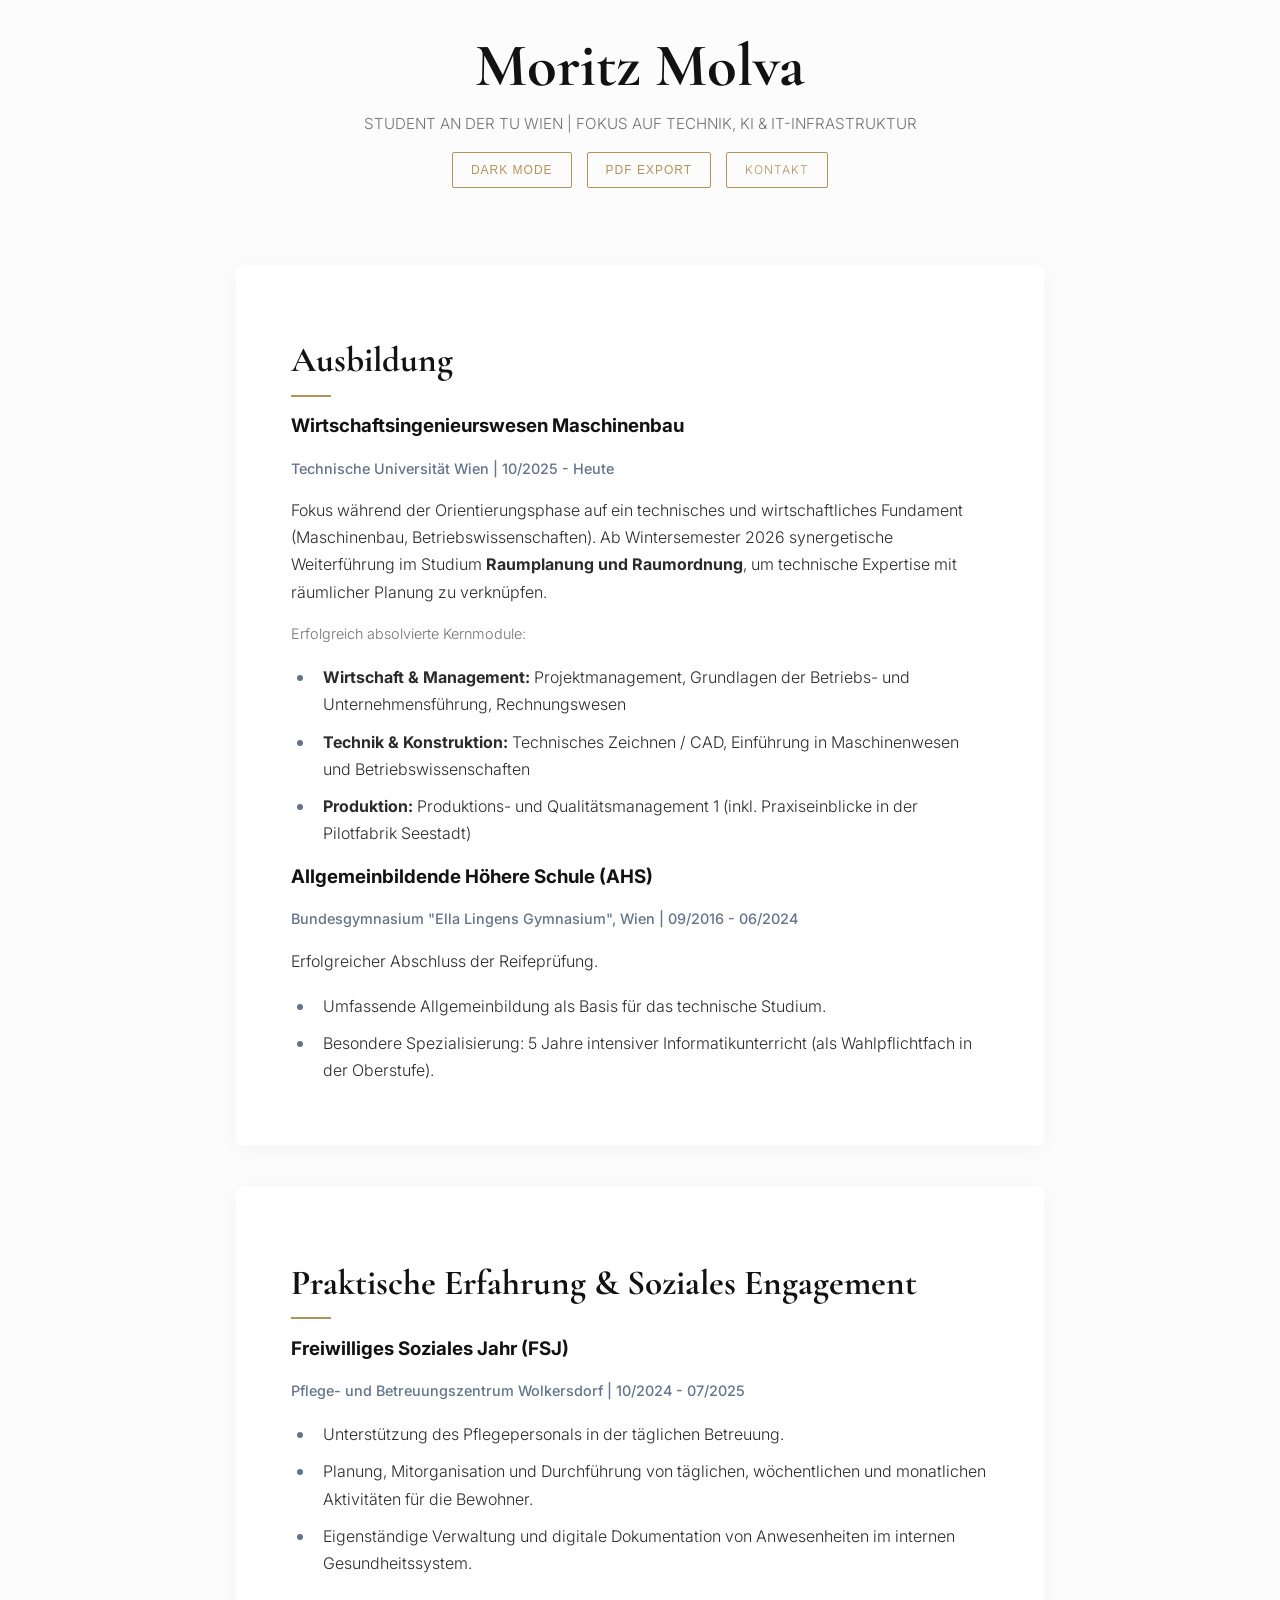
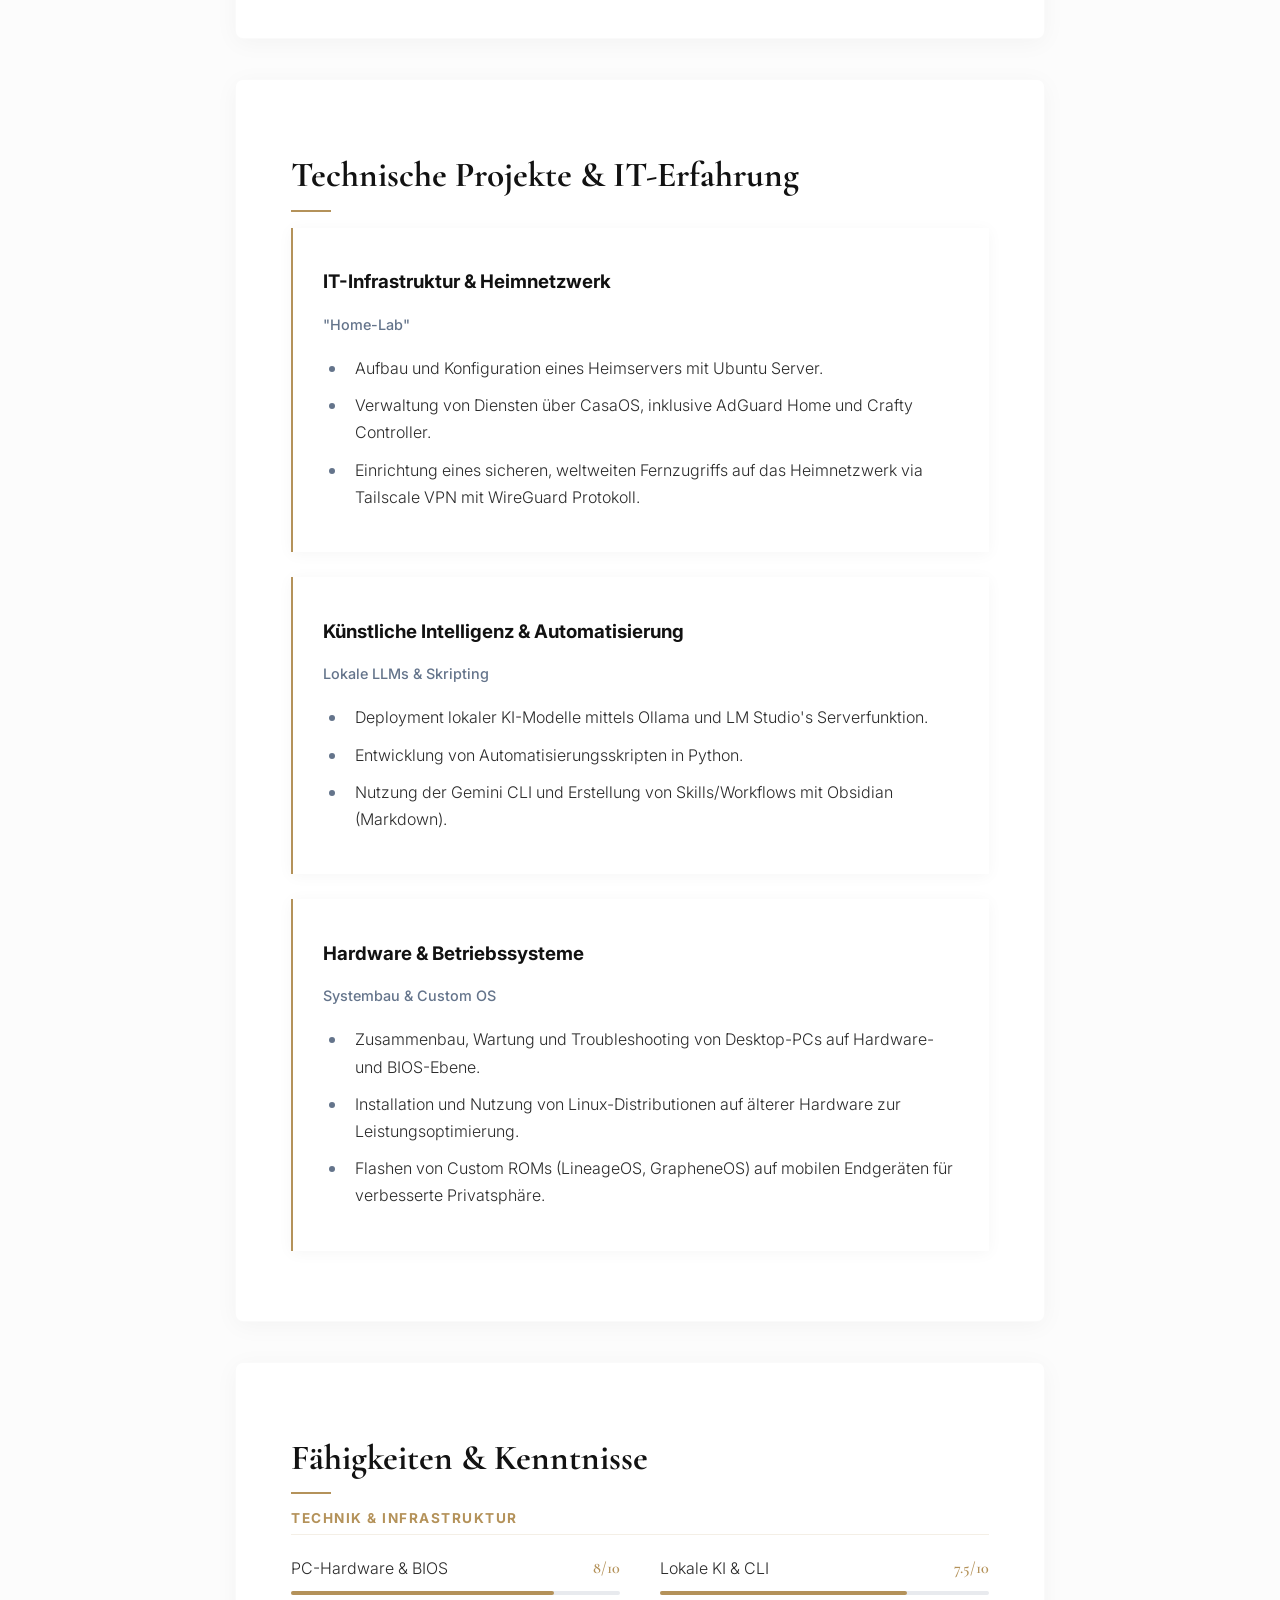
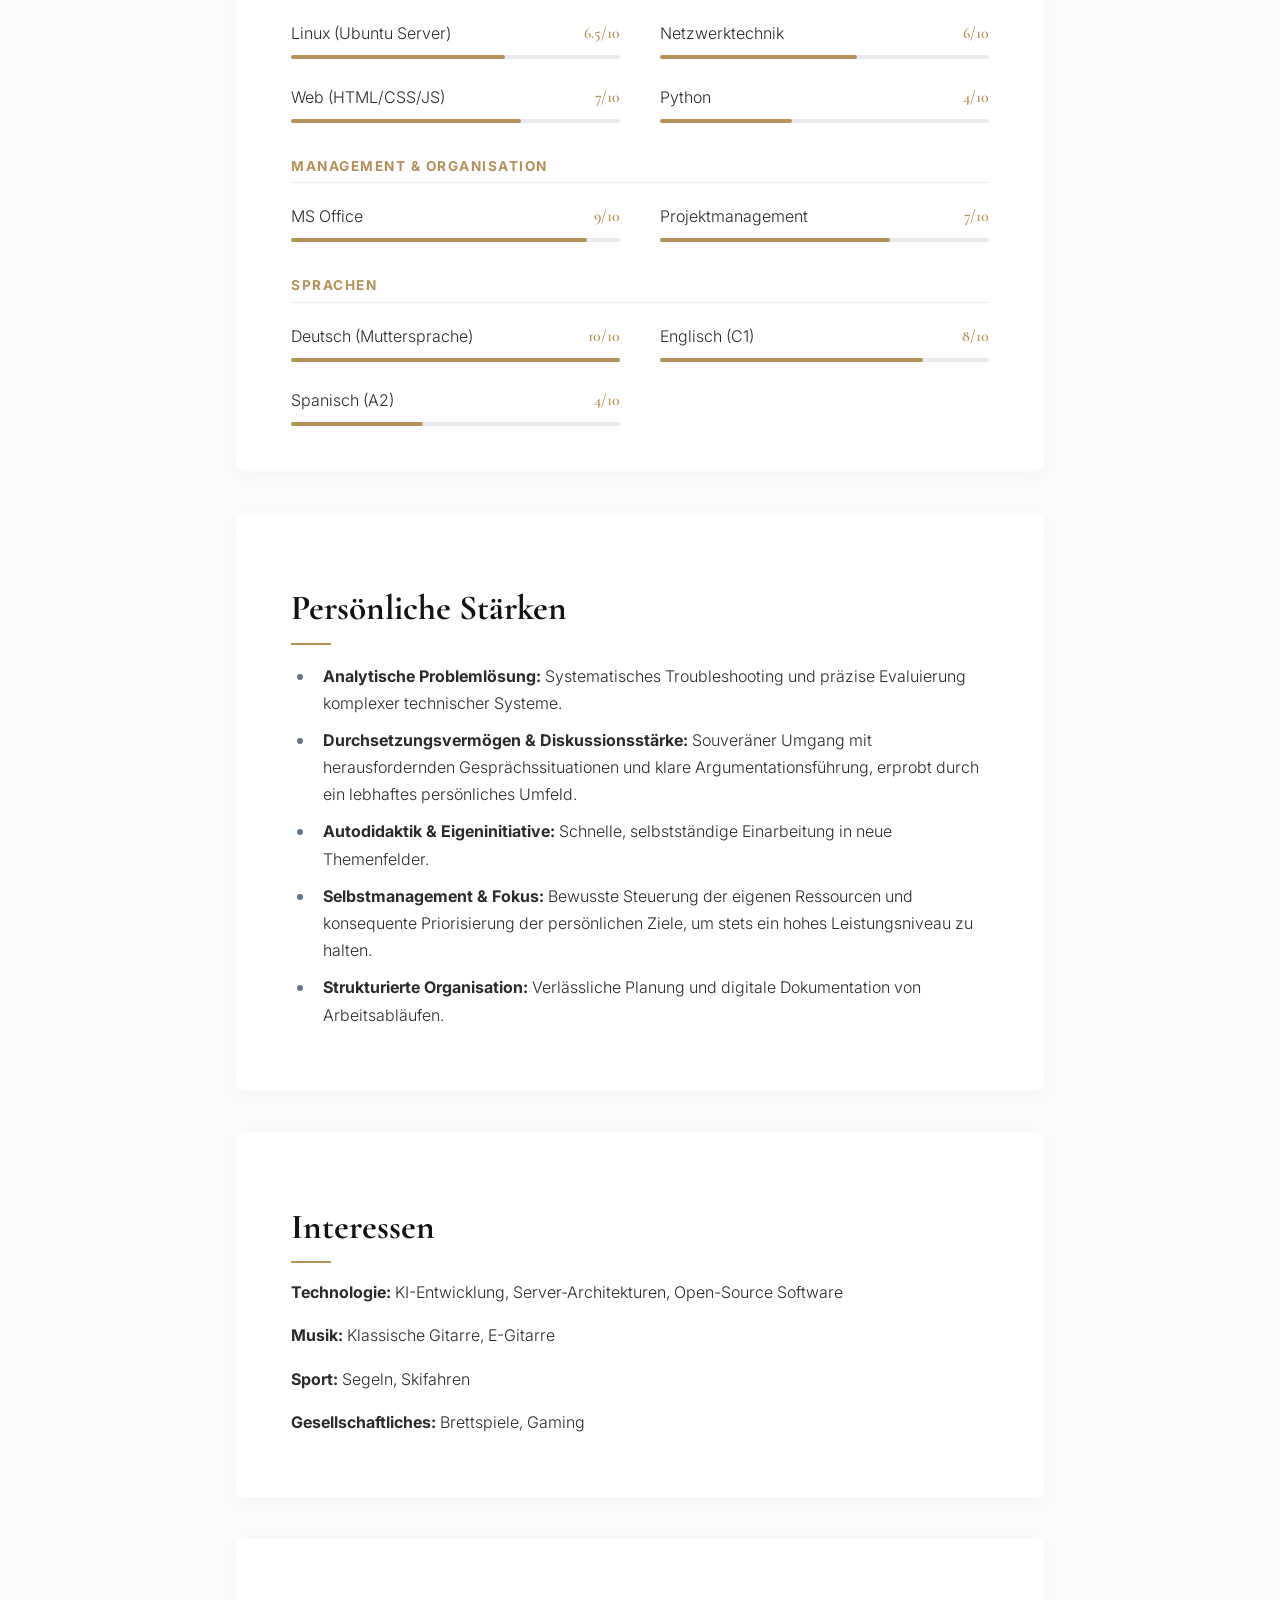
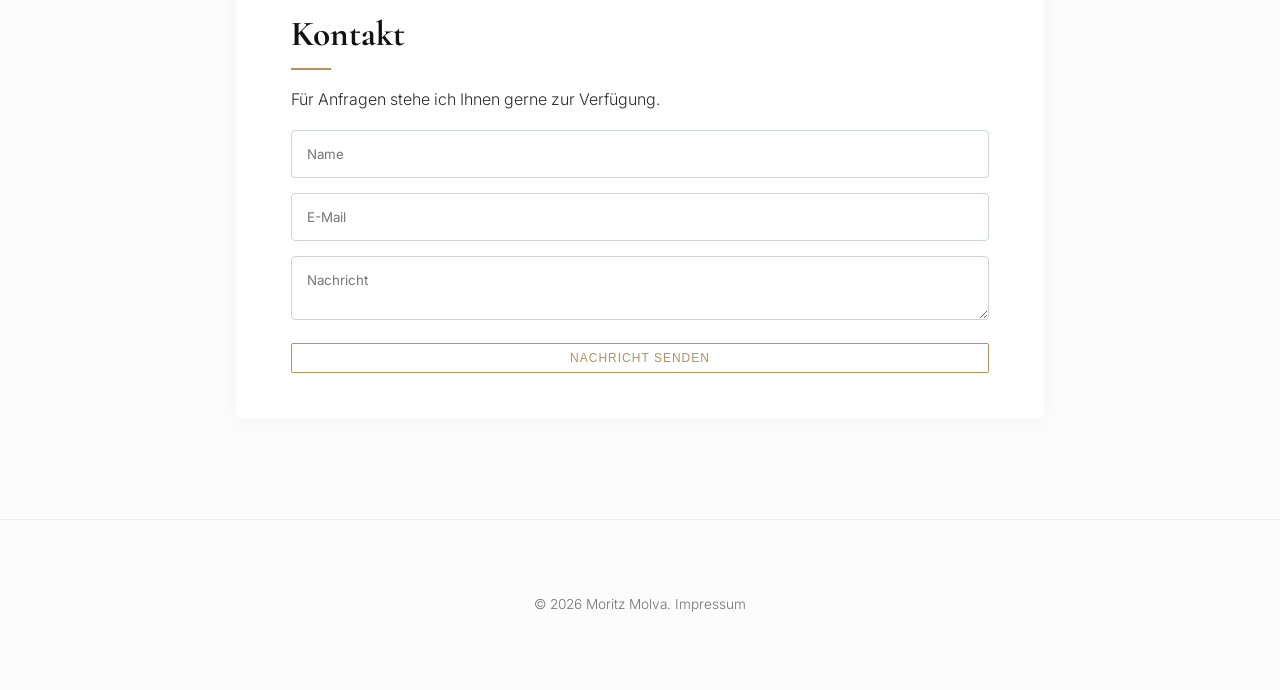
==== commit e2a39fe3: "Add files via upload" ====
--- a/index.html
+++ b/index.html
@@ -20,7 +20,7 @@
       "jobTitle": "Student",
       "affiliation": "Technische Universität Wien",
       "description": "Fokus auf Technik, KI & IT-Infrastruktur",
-      "url": "https://deine-url.at"
+      "url": "https://github.com/moritz-molva"
     }
     </script>
 
@@ -38,6 +38,7 @@
     
     <div class="theme-control">
         <button id="theme-toggle" aria-label="Farbschema umschalten">Dark Mode</button>
+        <button id="pdf-export" class="nav-button">PDF Export</button>
         <a href="#kontakt" class="nav-button">Kontakt</a>
     </div>
 </header>
@@ -51,7 +52,7 @@
                 <h3>Wirtschaftsingenieurswesen Maschinenbau</h3>
                 <p class="meta">Technische Universität Wien | 10/2025 - Heute</p>
                 <p>Fokus während der Orientierungsphase auf ein technisches und wirtschaftliches Fundament (Maschinenbau, Betriebswissenschaften). Ab Wintersemester 2026 synergetische Weiterführung im Studium <strong>Raumplanung und Raumordnung</strong>, um technische Expertise mit räumlicher Planung zu verknüpfen.</p>
-                <p style="margin-top: 15px; margin-bottom: 5px; font-size: 0.9rem; color: var(--text-muted);">Erfolgreich absolvierte Kernmodule:</p>
+                <p class="module-hint">Erfolgreich absolvierte Kernmodule:</p>
                 <ul>
                     <li><strong>Wirtschaft & Management:</strong> Projektmanagement, Grundlagen der Betriebs- und Unternehmensführung, Rechnungswesen</li>
                     <li><strong>Technik & Konstruktion:</strong> Technisches Zeichnen / CAD, Einführung in Maschinenwesen und Betriebswissenschaften</li>
@@ -192,7 +193,7 @@
             </div>
 
             <!-- Kategorie 3: Sprachen -->
-            <div class="skill-category" style="margin-bottom: 0;">
+            <div class="skill-category no-margin-bottom">
                 <h3>Sprachen</h3>
                 <div class="skill-grid">
                     <div class="skill-item">
@@ -204,60 +205,76 @@
                     </div>
                     <div class="skill-item">
                         <div class="skill-info">
-                            <span class="skill-name">Englisch</span>
-                            <span class="skill-value">9/10</span>
-                        </div>
-                        <div class="skill-bar" role="progressbar" aria-valuenow="90" aria-valuemin="0" aria-valuemax="100" aria-label="Kenntnisse in Englisch: 9 von 10"><div class="skill-level" style="width: 90%;"></div></div>
-                    </div>
-                    <div class="skill-item">
-                        <div class="skill-info">
-                            <span class="skill-name">Spanisch</span>
-                            <span class="skill-value">3/10</span>
-                        </div>
-                        <div class="skill-bar" role="progressbar" aria-valuenow="30" aria-valuemin="0" aria-valuemax="100" aria-label="Kenntnisse in Spanisch: 3 von 10"><div class="skill-level" style="width: 30%;"></div></div>
-                    </div>
-                </div>
-            </div>
-        </section>
-
-        <section id="soft-skills">
-            <h2>Persönliche Stärken</h2>
-            <div class="entry">
-                <ul>
-                    <li><strong>Analytische Problemlösung:</strong> Systematisches Troubleshooting und präzise Evaluierung komplexer technischer Systeme.</li>
-                    <li><strong>Durchsetzungsvermögen & Diskussionsstärke:</strong> Souveräner Umgang mit herausfordernden Gesprächssituationen und klare Argumentationsführung, erprobt durch ein lebhaftes persönliches Umfeld.</li>
-                    <li><strong>Autodidaktik & Eigeninitiative:</strong> Schnelle, selbstständige Einarbeitung in neue Themenfelder.</li>
-                    <li><strong>Selbstmanagement & Fokus:</strong> Bewusste Steuerung der eigenen Ressourcen und konsequente Priorisierung der persönlichen Ziele, um stets ein hohes Leistungsniveau zu halten.</li>
-                    <li><strong>Strukturierte Organisation:</strong> Verlässliche Planung und digitale Dokumentation von Arbeitsabläufen.</li>
-                </ul>
-            </div>
-        </section>
-
-        <section id="interessen">
-            <h2>Interessen</h2>
-            <p><strong>Technologie:</strong> KI-Entwicklung, Server-Architekturen, Open-Source Software</p>
-            <p><strong>Musik:</strong> Klassische Gitarre, E-Gitarre</p>
-            <p><strong>Sport:</strong> Segeln, Skifahren</p>
-            <p><strong>Gesellschaftliches:</strong> Brettspiele, Gaming</p>
-        </section>
+                            <span class="skill-name">Englisch (C1)</span>
+                            <span class="skill-value">8/10</span>
+                        </div>
+                        <div class="skill-bar" role="progressbar" aria-valuenow="80" aria-valuemin="0" aria-valuemax="100" aria-label="Kenntnisse in Englisch: 8 von 10"><div class="skill-level" style="width: 80%;"></div></div>
+                    </div>
+                    <div class="skill-item">
+                        <div class="skill-info">
+                            <span class="skill-name">Spanisch (A2)</span>
+                            <span class="skill-value">4/10</span>
+                        </div>
+                        <div class="skill-bar" role="progressbar" aria-valuenow="40" aria-valuemin="0" aria-valuemax="100" aria-label="Kenntnisse in Spanisch: 4 von 10"><div class="skill-level" style="width: 40%;"></div></div>
+                    </div>
+                </div>
+            </div>
+        </section>
+
+        <div class="print-sidebar">
+            <section id="soft-skills">
+                <h2>Persönliche Stärken</h2>
+                <div class="entry">
+                    <ul>
+                        <li><strong>Analytische Problemlösung:</strong> Systematisches Troubleshooting und präzise Evaluierung komplexer technischer Systeme.</li>
+                        <li><strong>Durchsetzungsvermögen & Diskussionsstärke:</strong> Souveräner Umgang mit herausfordernden Gesprächssituationen und klare Argumentationsführung, erprobt durch ein lebhaftes persönliches Umfeld.</li>
+                        <li><strong>Autodidaktik & Eigeninitiative:</strong> Schnelle, selbstständige Einarbeitung in neue Themenfelder.</li>
+                        <li><strong>Selbstmanagement & Fokus:</strong> Bewusste Steuerung der eigenen Ressourcen und konsequente Priorisierung der persönlichen Ziele, um stets ein hohes Leistungsniveau zu halten.</li>
+                        <li><strong>Strukturierte Organisation:</strong> Verlässliche Planung und digitale Dokumentation von Arbeitsabläufen.</li>
+                    </ul>
+                </div>
+            </section>
+
+            <section id="interessen">
+                <h2>Interessen</h2>
+                <p><strong>Technologie:</strong> KI-Entwicklung, Server-Architekturen, Open-Source Software</p>
+                <p><strong>Musik:</strong> Klassische Gitarre, E-Gitarre</p>
+                <p><strong>Sport:</strong> Segeln, Skifahren</p>
+                <p><strong>Gesellschaftliches:</strong> Brettspiele, Gaming</p>
+            </section>
+        </div>
 
         <section id="kontakt">
             <h2>Kontakt</h2>
             <p>Für Anfragen stehe ich Ihnen gerne zur Verfügung.</p>
             
-            <form id="contact-form" action="https://formspree.io/f/mbdedyww" method="POST" class="contact-form">
-                <input type="text" name="name" placeholder="Name" required aria-required="true">
-                <input type="email" name="email" placeholder="E-Mail" required aria-required="true">
-                <textarea name="message" placeholder="Nachricht" required aria-required="true"></textarea>
+            <form id="contact-form" action="https://formspree.io/f/mbdedyww" method="POST" class="contact-form" aria-labelledby="kontakt-heading">
+                <h2 id="kontakt-heading" class="sr-only">Kontaktformular</h2>
+                
+                <div class="form-group">
+                    <label for="name" class="sr-only">Ihr Name</label>
+                    <input type="text" id="name" name="name" placeholder="Name" required aria-required="true">
+                </div>
+                
+                <div class="form-group">
+                    <label for="email" class="sr-only">Ihre E-Mail-Adresse</label>
+                    <input type="email" id="email" name="email" placeholder="E-Mail" required aria-required="true">
+                </div>
+                
+                <div class="form-group">
+                    <label for="message" class="sr-only">Ihre Nachricht</label>
+                    <textarea id="message" name="message" placeholder="Nachricht" required aria-required="true"></textarea>
+                </div>
+                
                 <button type="submit" class="nav-button" style="width: 100%;">Nachricht senden</button>
-                <div id="form-status" class="form-status"></div>
+                <div id="form-status" class="form-status" aria-live="polite"></div>
             </form>
         </section>
 
     </main>
 
     <footer>
-        <p>&copy; 2026 Moritz Molva. <a href="impressum.html" style="color: var(--text-muted);">Impressum</a></p>
+        <p>&copy; 2026 Moritz Molva. <a href="impressum.html" class="footer-link">Impressum</a></p>
     </footer>
 
     <script src="script.js"></script>
--- a/style.css
+++ b/style.css
@@ -73,24 +73,19 @@
 }
 
 ul {
-    list-style: none;
-    padding-left: 0;
+    list-style-type: disc;
+    padding-left: 1.5rem;
+    margin-bottom: 1rem;
 }
 
 ul li {
-    position: relative;
-    padding-left: 20px;
+    padding-left: 0.5rem;
     margin-bottom: 8px;
 }
 
-ul li::before {
-    content: '•'; /* Klassischer Bulletpoint */
-    position: absolute;
-    left: 0;
-    color: var(--accent-secondary); 
-    font-weight: bold;
-    font-size: 1.2rem;
-    line-height: 1.4;
+ul li::marker {
+    color: var(--accent-secondary);
+    font-size: 1.1em;
 }
 
 h1 { font-family: 'Cormorant Garamond', serif; }
@@ -225,6 +220,32 @@
     margin-bottom: 20px;
 }
 
+/* Helper Classes */
+.module-hint {
+    margin-top: 15px;
+    margin-bottom: 5px;
+    font-size: 0.9rem;
+    color: var(--text-muted);
+}
+
+.no-margin-bottom {
+    margin-bottom: 0 !important;
+}
+
+.footer-link {
+    color: var(--text-muted) !important;
+    text-decoration: none;
+}
+
+.impressum-info-title {
+    margin-top: 30px;
+}
+
+.impressum-back-link {
+    margin-top: 20px;
+    display: inline-block;
+}
+
 .skill-grid {
     display: grid;
     grid-template-columns: repeat(auto-fit, minmax(300px, 1fr));
@@ -254,7 +275,29 @@
     color: var(--accent-color) !important;
 }
 
-/* Contact Form */
+/* Accessibility & Focus States */
+.sr-only {
+    position: absolute;
+    width: 1px;
+    height: 1px;
+    padding: 0;
+    margin: -1px;
+    overflow: hidden;
+    clip: rect(0, 0, 0, 0);
+    white-space: nowrap;
+    border: 0;
+}
+
+:focus-visible { 
+    outline: 2px solid var(--accent-color); 
+    outline-offset: 4px; 
+}
+
+/* Contact Form Styling Update */
+.form-group {
+    width: 100%;
+}
+
 .contact-form { 
     display: flex; 
     flex-direction: column; 
@@ -263,7 +306,9 @@
     margin: 0;
 }
 
-.contact-form input, .contact-form textarea {
+.contact-form input, 
+.contact-form textarea {
+    width: 100%;
     padding: 15px;
     border: 1px solid rgba(100, 116, 139, 0.3);
     background: transparent;
@@ -273,22 +318,212 @@
     border-radius: 4px;
 }
 
-.contact-form input:focus, .contact-form textarea:focus {
-    outline: none;
-    border-color: var(--accent-color);
-    background: rgba(180, 146, 90, 0.03);
-}
-
-/* Print & Accessibility */
-:focus-visible { outline: 2px solid var(--accent-color); outline-offset: 4px; }
-
 @media print {
-    #main-header, .theme-control, footer, #kontakt, #theme-toggle, .nav-button { display: none !important; }
-    body { background: white !important; color: black !important; font-size: 11pt; }
-    section { box-shadow: none !important; border: none !important; page-break-inside: avoid; margin: 10px 0; }
-    h1 { font-size: 28pt !important; text-align: center; }
-    h2 { font-size: 18pt !important; border-bottom: 1px solid #ccc; }
-    .skill-level { background: #555 !important; -webkit-print-color-adjust: exact; print-color-adjust: exact; }
+    /* RESET & VISIBILITY & COLOR OVERRIDE */
+    * { 
+        -webkit-print-color-adjust: exact !important; 
+        print-color-adjust: exact !important; 
+    }
+
+    /* Browser Header/Footer (URL, Seitenzahl) komplett unterdrücken */
+    @page {
+        margin: 0 !important;
+    }
+
+    /* WICHTIG: Farben gezielt für den Druck reaktivieren */
+    :root, [data-theme='dark'], .dark-mode {
+        --bg-color: #ffffff !important;
+        --surface-color: #ffffff !important;
+        --text-main: #2b2b2b !important;
+        --text-muted: #666666 !important;
+        --accent-color: #b4925a !important; /* Gold Akzent */
+        --accent-secondary: #64748b !important; /* Slate Blue */
+        --dark: #000000 !important;
+    }
+    
+    body { 
+        background: white !important; 
+        color: var(--text-main) !important; 
+        font-size: 10pt; 
+        line-height: 1.45;
+        margin: 0 !important;
+        padding: 2cm 1.5cm !important; /* Mehr Platz für ein luftigeres Layout */
+    }
+
+    /* WICHTIG: Alle Scroll-Reveal Elemente sofort einblenden */
+    .reveal {
+        opacity: 1 !important;
+        transform: none !important;
+    }
+
+    /* UI-ELEMENTE ENTFERNEN */
+    .theme-control, footer, #kontakt, #pdf-export, .nav-button, #contact-form { 
+        display: none !important; 
+    }
+
+    /* KLASSISCHER LEBENSLAUF-HEADER */
+    #main-header { 
+        position: static; 
+        padding: 0 0 8px 0; 
+        border-bottom: 2px solid var(--accent-color) !important;
+        margin-bottom: 25px; /* Mehr Platz nach dem Namen */
+        text-align: left;
+        display: flex;
+        flex-direction: column;
+        align-items: flex-start;
+    }
+    
+    #main-header h1 { 
+        font-size: 22pt !important; 
+        color: var(--dark) !important;
+        margin: 0;
+    }
+
+    #main-header .subtitle {
+        opacity: 1 !important;
+        max-height: none !important;
+        margin-top: 2px !important;
+        font-size: 8.5pt !important;
+        color: var(--text-muted) !important;
+        font-weight: 600;
+    }
+
+    /* Kontakt-Info oben einfügen (Simuliert) */
+    #main-header::after {
+        content: 'E-Mail: moritzmolva.dev@gmail.com | Wien, Österreich';
+        display: block;
+        margin-top: 3px;
+        font-size: 8.5pt;
+        color: var(--text-muted);
+    }
+
+    /* ZWEI-SPALTEN LAYOUT FÜR DEN UNTEREN BEREICH */
+    .container { 
+        max-width: 100%; 
+        padding: 0; 
+        margin: 0;
+    }
+
+    /* Fähigkeiten, Stärken und Interessen kompakter gruppieren */
+    #kenntnisse, #soft-skills, #interessen {
+        page-break-inside: avoid;
+    }
+
+    /* Wir nutzen CSS Grid für den unteren Teil im Druck */
+    @supports (display: grid) {
+        main.container {
+            display: grid;
+            grid-template-columns: 1fr 1fr;
+            gap: 0 40px;
+        }
+
+        #ausbildung, #erfahrung, #projekte {
+            grid-column: 1 / -1; 
+        }
+
+        #kenntnisse {
+            grid-column: 1 / 2; 
+        }
+
+        .print-sidebar {
+            grid-column: 2 / 3; 
+            display: flex;
+            flex-direction: column;
+        }
+
+        #soft-skills, #interessen {
+            width: 100%;
+        }
+    }
+
+    /* SEKTIONEN ALS KLASSISCHE BLÖCKE */
+    section { 
+        background: transparent !important;
+        box-shadow: none !important; 
+        border: none !important; 
+        padding: 0 !important;
+        margin: 0 0 20px 0 !important; /* Mehr Atemraum zwischen den Blöcken */
+    }
+    
+    h2 { 
+        font-size: 12pt !important; 
+        color: var(--dark) !important;
+        border-bottom: 1.5px solid var(--accent-color) !important; 
+        margin: 0 0 10px 0 !important;
+        padding-bottom: 3px !important;
+        text-transform: uppercase;
+        letter-spacing: 1px;
+    }
+
+    h2::after { display: none; }
+
+    h3 { 
+        font-size: 10pt !important; 
+        margin: 6px 0 1px 0 !important;
+        color: var(--dark) !important;
+    }
+
+    .meta { 
+        color: var(--accent-secondary) !important; 
+        font-size: 8pt !important; 
+        font-style: italic;
+        margin-bottom: 2px;
+    }
+
+    p, li { 
+        margin-bottom: 1px !important; 
+        font-size: 8.5pt !important;
+        color: var(--text-main) !important;
+    }
+
+    ul {
+        list-style-type: disc !important;
+        padding-left: 1.2rem !important;
+    }
+
+    ul li {
+        padding-left: 0.3rem !important;
+        margin-bottom: 2px !important;
+    }
+
+    ul li::marker {
+        color: var(--accent-secondary) !important;
+    }
+
+    /* SKILLS IN DER SEITENSPALTE */
+    .skill-grid {
+        grid-template-columns: 1fr; 
+        gap: 4px;
+    }
+
+    .skill-category {
+        margin-bottom: 6px;
+    }
+
+    .skill-category h3 {
+        margin-bottom: 2px !important;
+        font-size: 8.5pt !important;
+        color: var(--accent-color) !important;
+    }
+
+    .skill-bar { 
+        height: 5px !important; 
+        background: #eee !important; 
+        border-radius: 3px !important;
+    }
+
+    .skill-level { 
+        height: 5px !important;
+        background: var(--accent-color) !important; 
+        border-radius: 3px !important;
+    }
+
+    /* PROJEKTE KOMPAKTER */
+    .project-box {
+        border-left: 1.5px solid var(--accent-color) !important;
+        padding: 0 0 0 12px !important;
+        margin-bottom: 6px !important;
+    }
 }
 
 /* Form Status Messages */
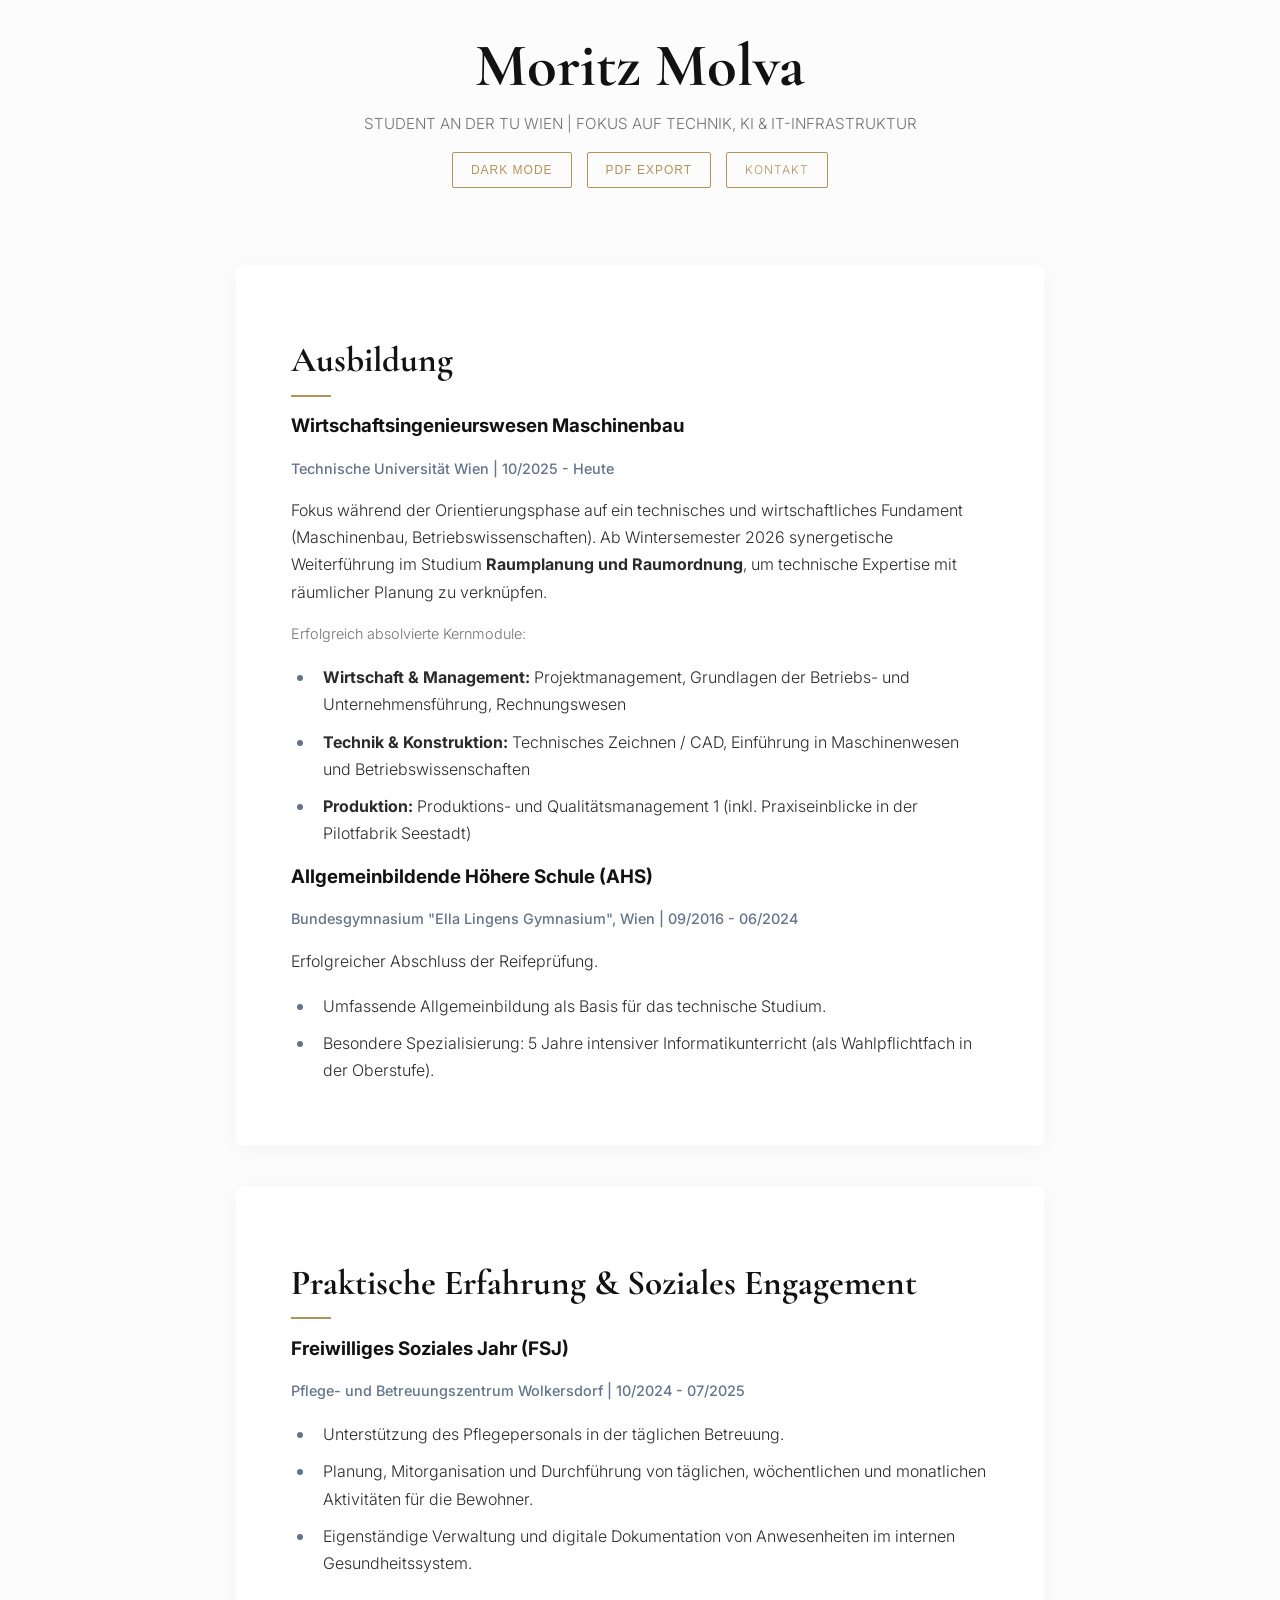
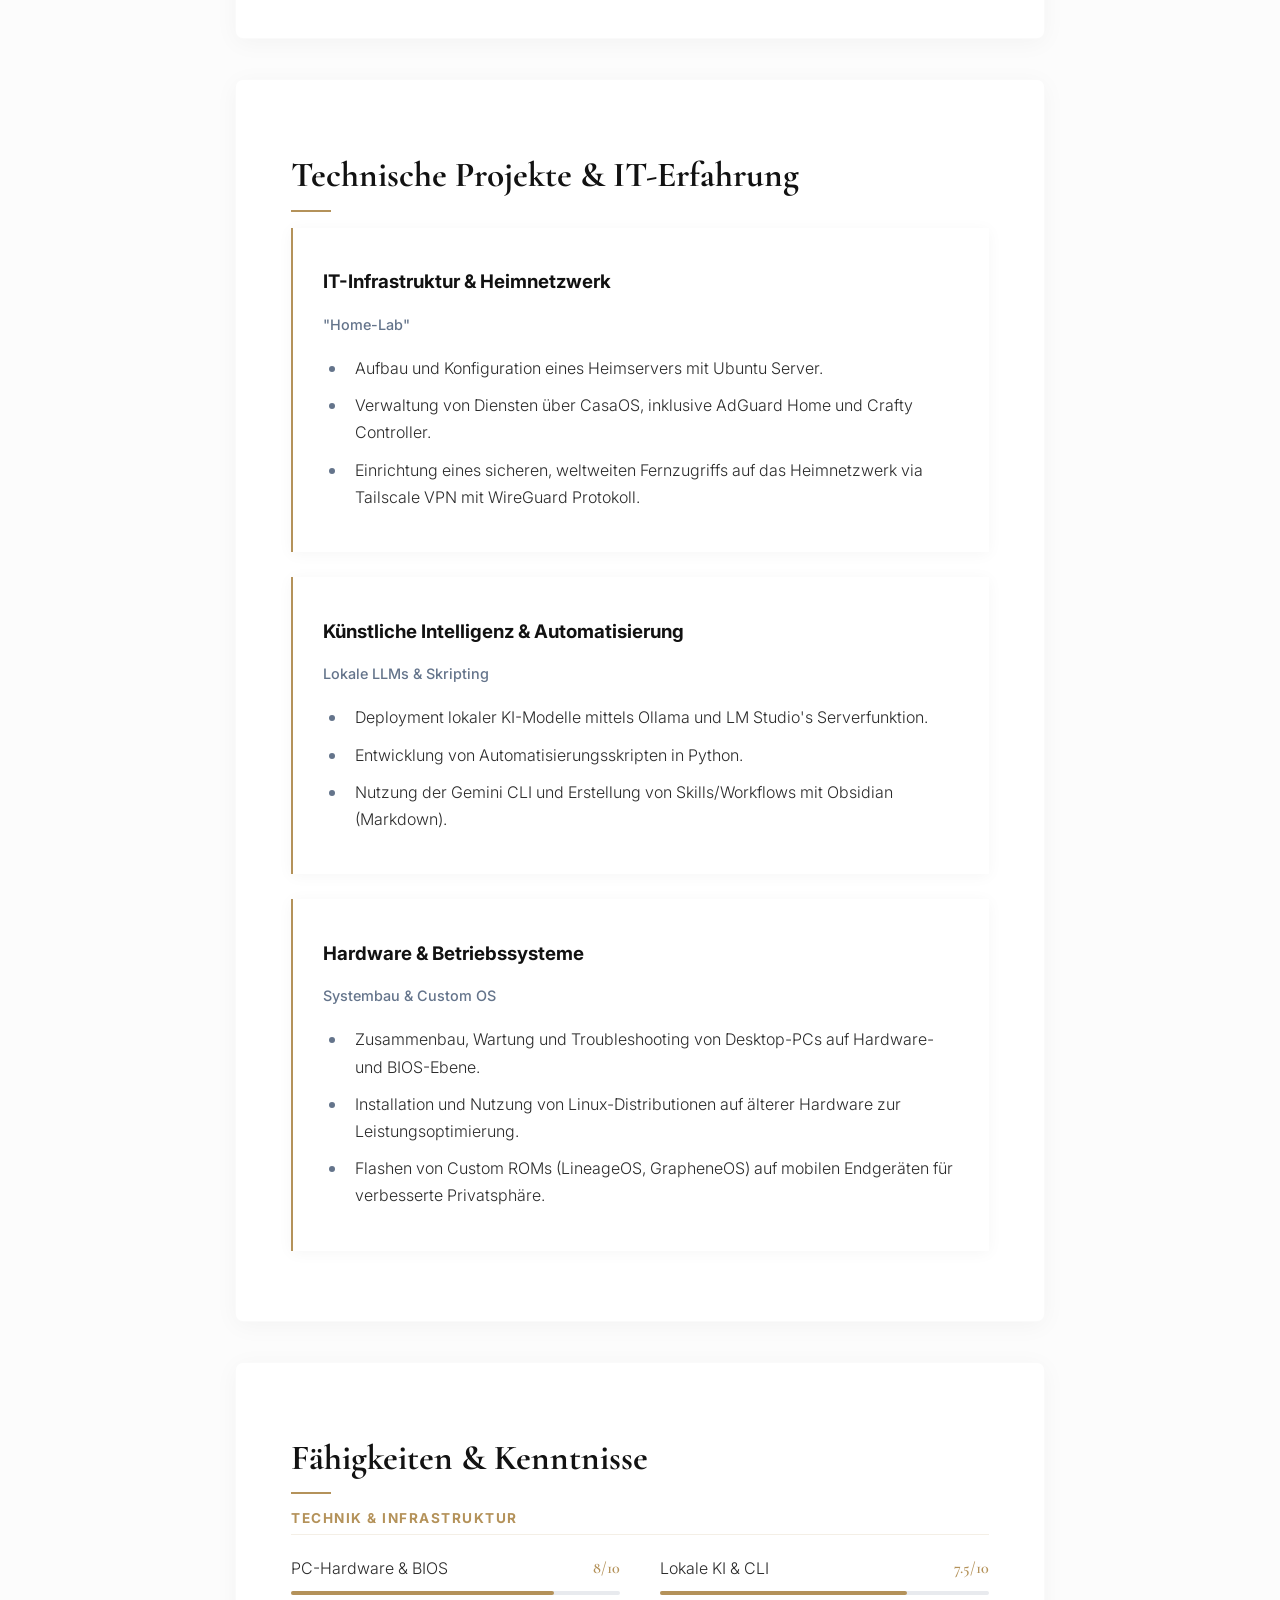
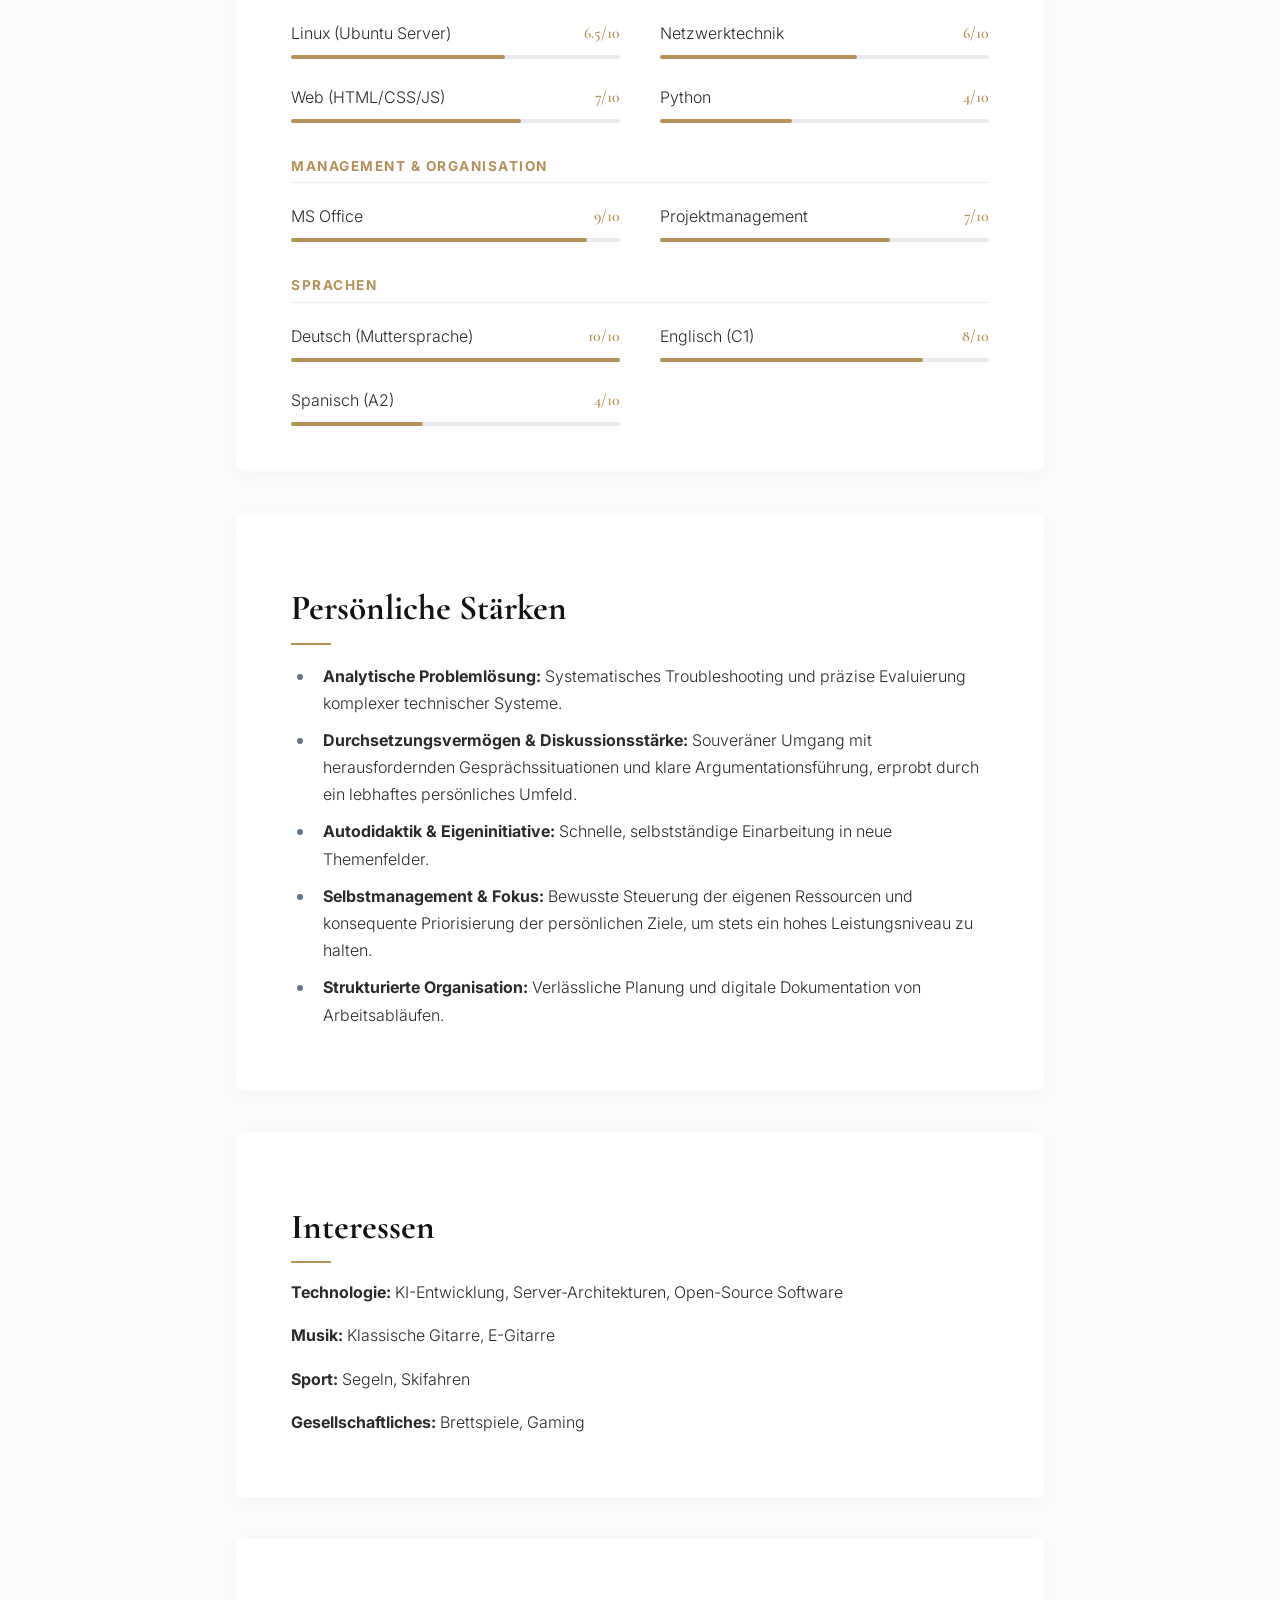
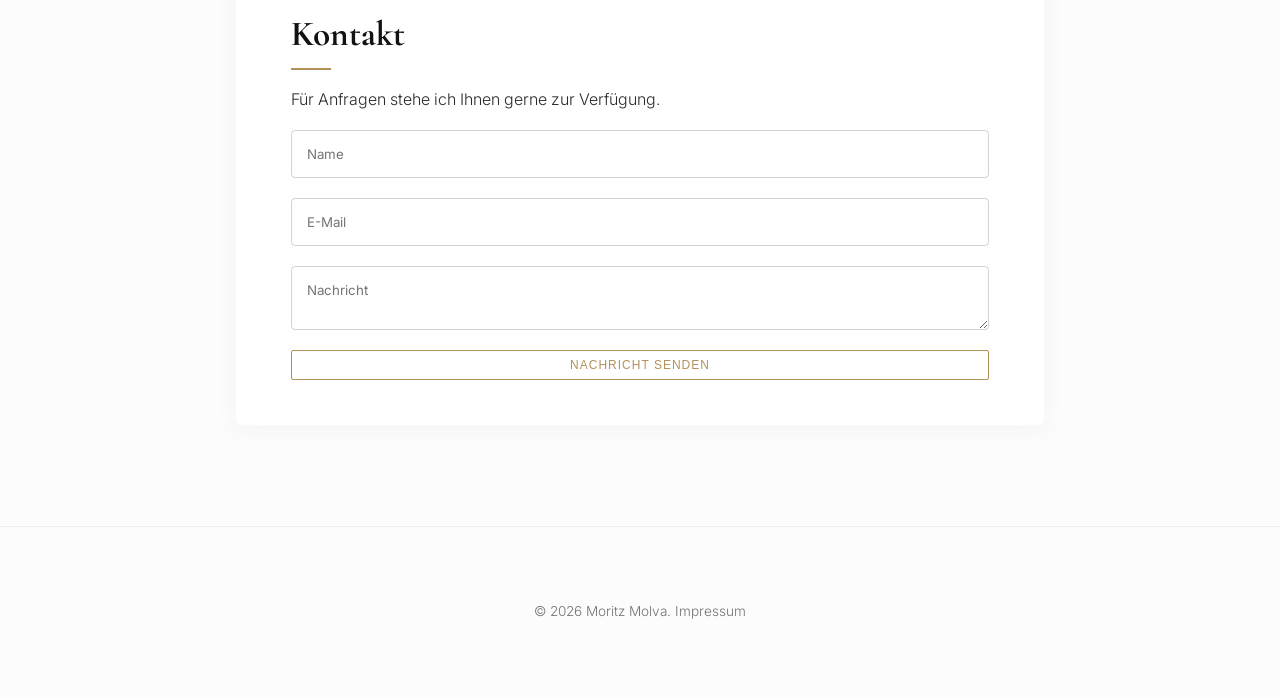
==== commit 7ca77b42: "Add files via upload" ====
--- a/index.html
+++ b/index.html
@@ -245,12 +245,10 @@
         </div>
 
         <section id="kontakt">
-            <h2>Kontakt</h2>
+            <h2 id="kontakt-title">Kontakt</h2>
             <p>Für Anfragen stehe ich Ihnen gerne zur Verfügung.</p>
             
-            <form id="contact-form" action="https://formspree.io/f/mbdedyww" method="POST" class="contact-form" aria-labelledby="kontakt-heading">
-                <h2 id="kontakt-heading" class="sr-only">Kontaktformular</h2>
-                
+            <form id="contact-form" action="https://formspree.io/f/mbdedyww" method="POST" class="contact-form" aria-labelledby="kontakt-title">
                 <div class="form-group">
                     <label for="name" class="sr-only">Ihr Name</label>
                     <input type="text" id="name" name="name" placeholder="Name" required aria-required="true">
--- a/style.css
+++ b/style.css
@@ -296,6 +296,7 @@
 /* Contact Form Styling Update */
 .form-group {
     width: 100%;
+    margin-bottom: 5px; /* Minimaler Abstand zwischen den Feldern */
 }
 
 .contact-form { 
@@ -316,6 +317,14 @@
     font-family: inherit;
     transition: all 0.3s;
     border-radius: 4px;
+    display: block; /* Verhindert Inline-Lücken */
+}
+
+.contact-form input:focus, 
+.contact-form textarea:focus {
+    outline: none;
+    border-color: var(--accent-color);
+    background: rgba(180, 146, 90, 0.03);
 }
 
 @media print {
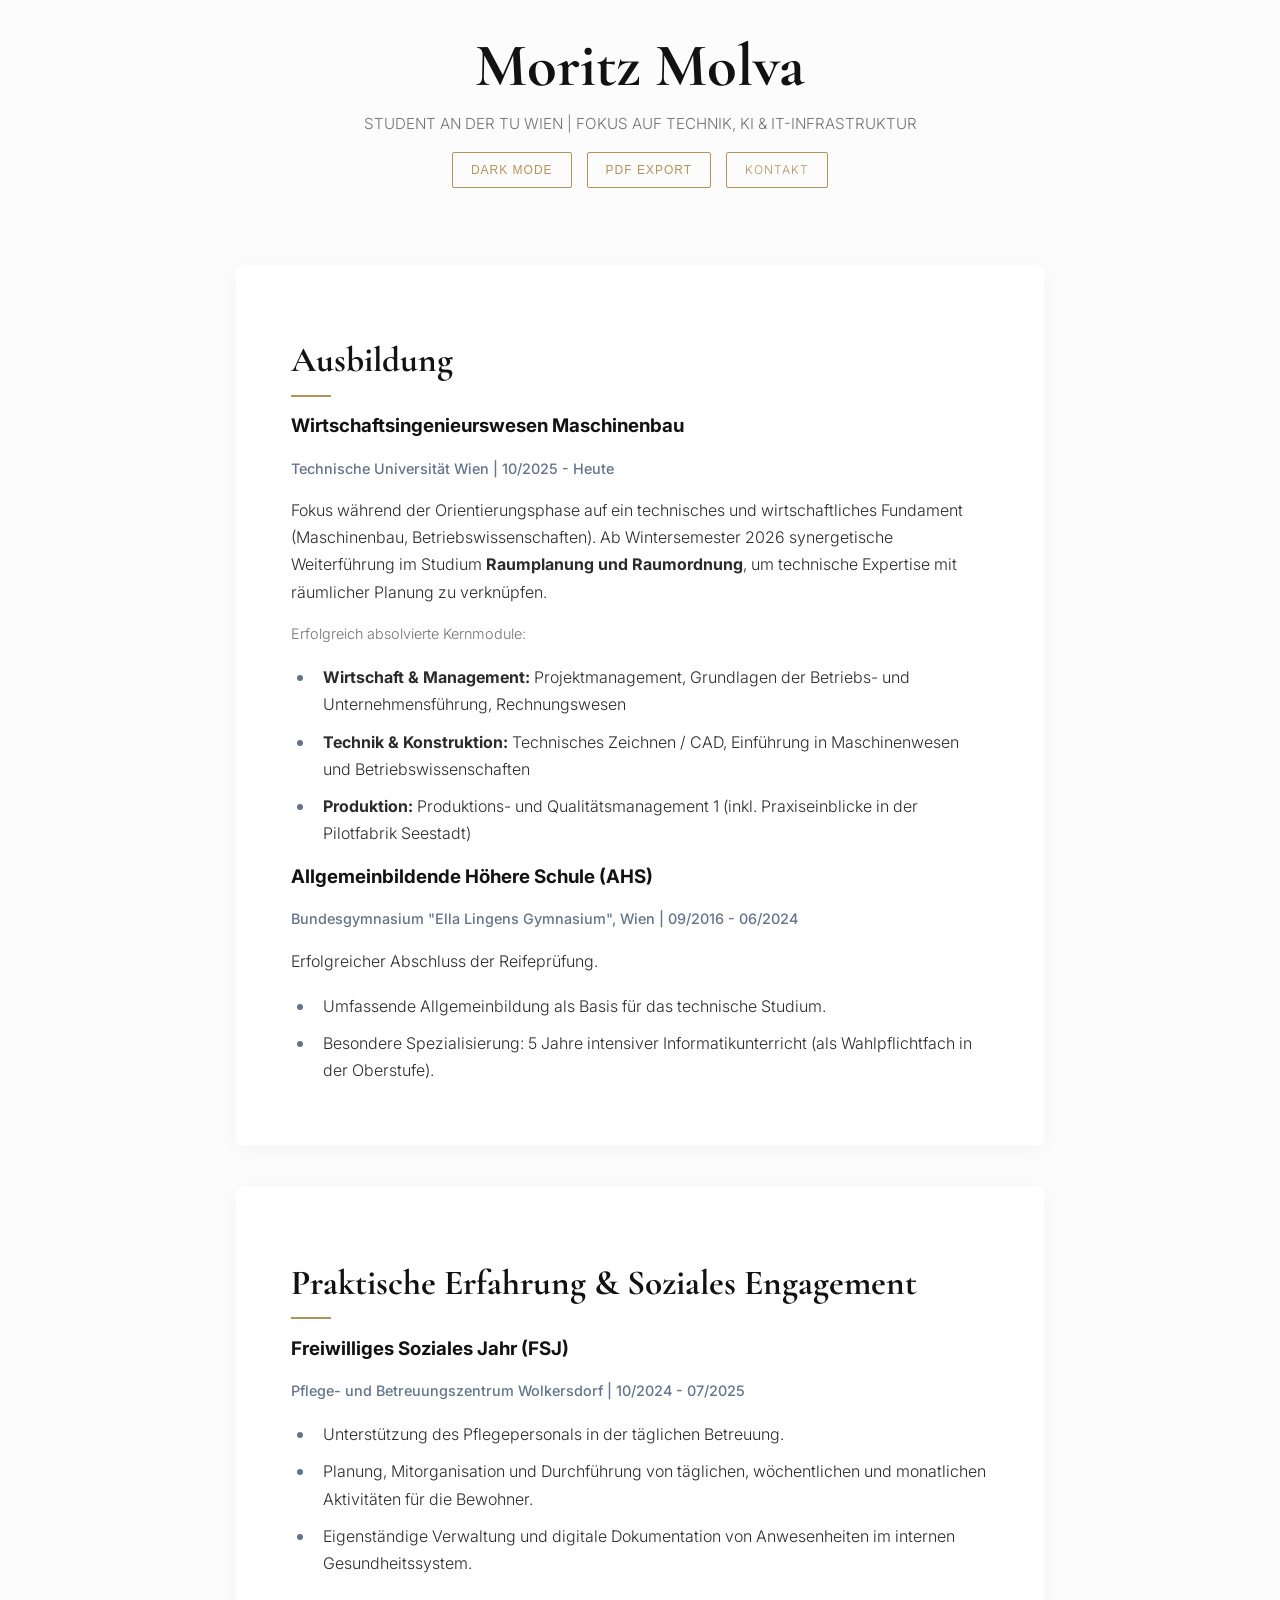
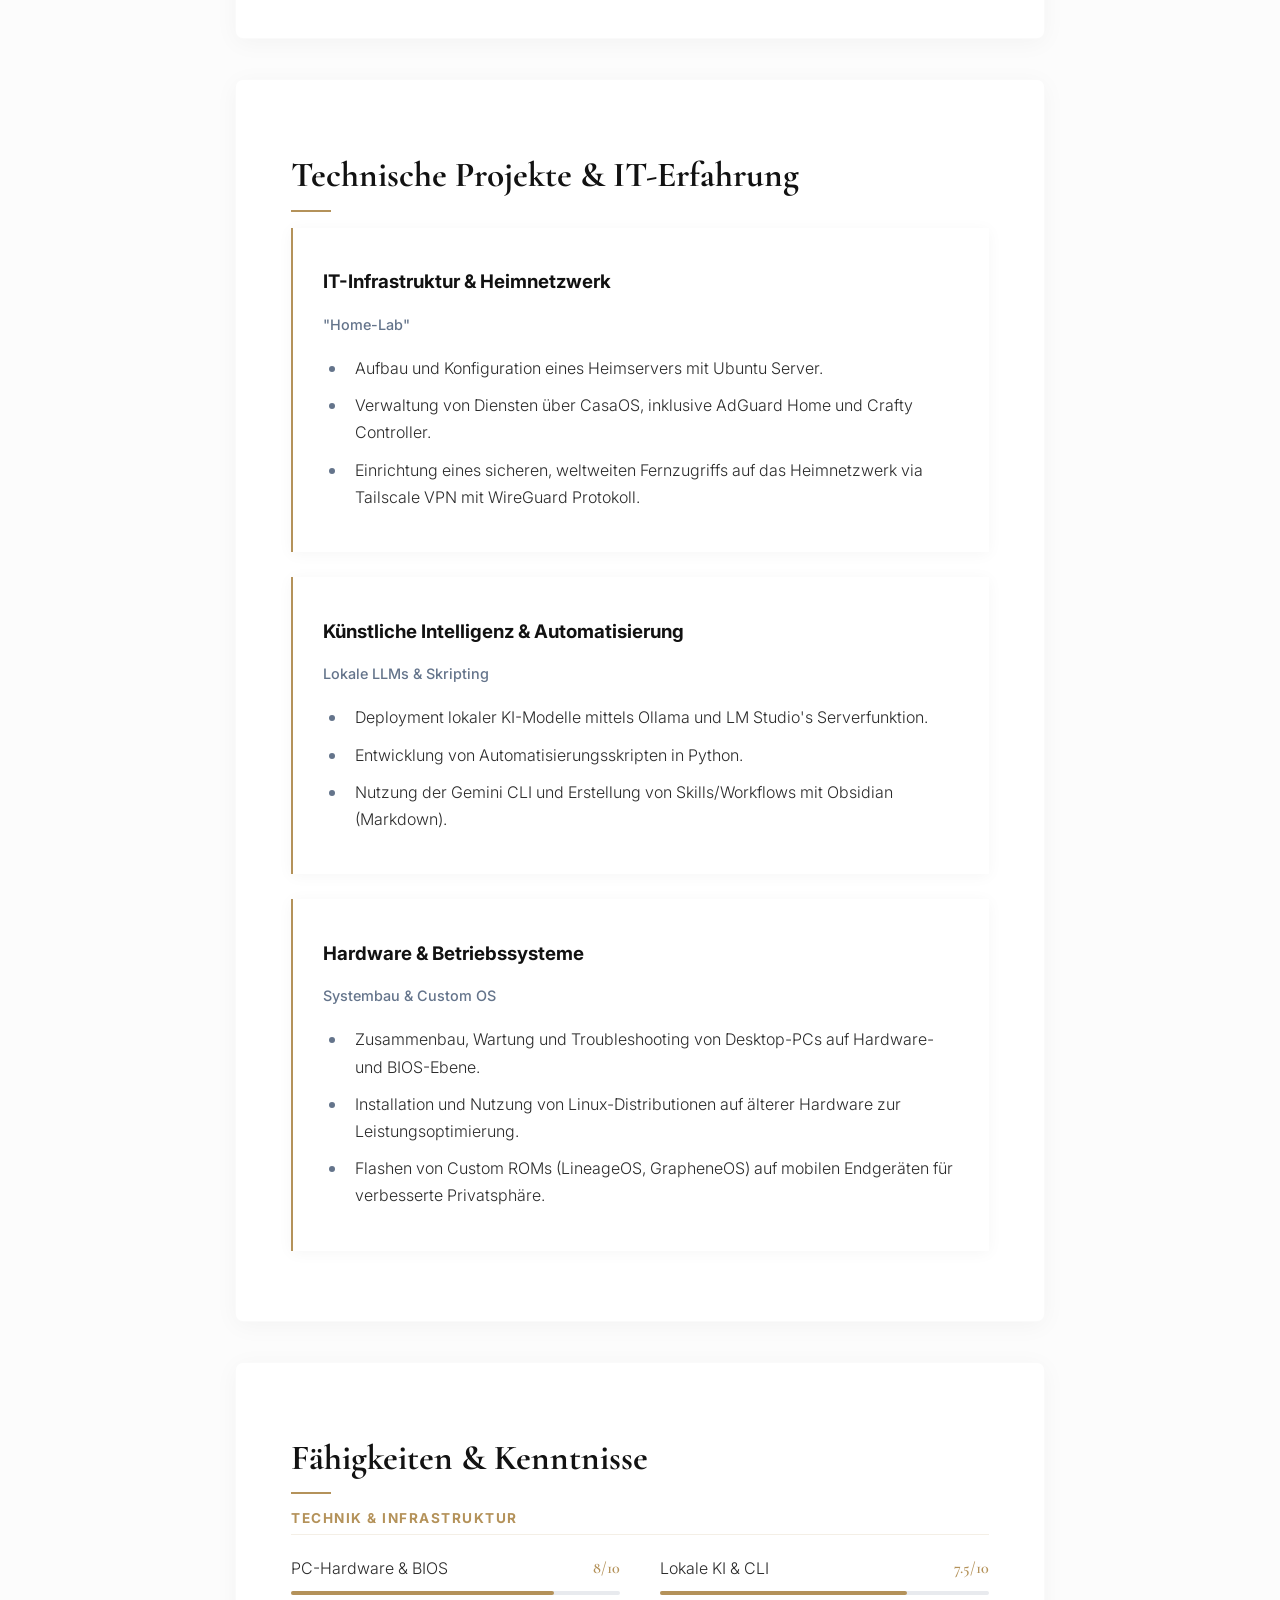
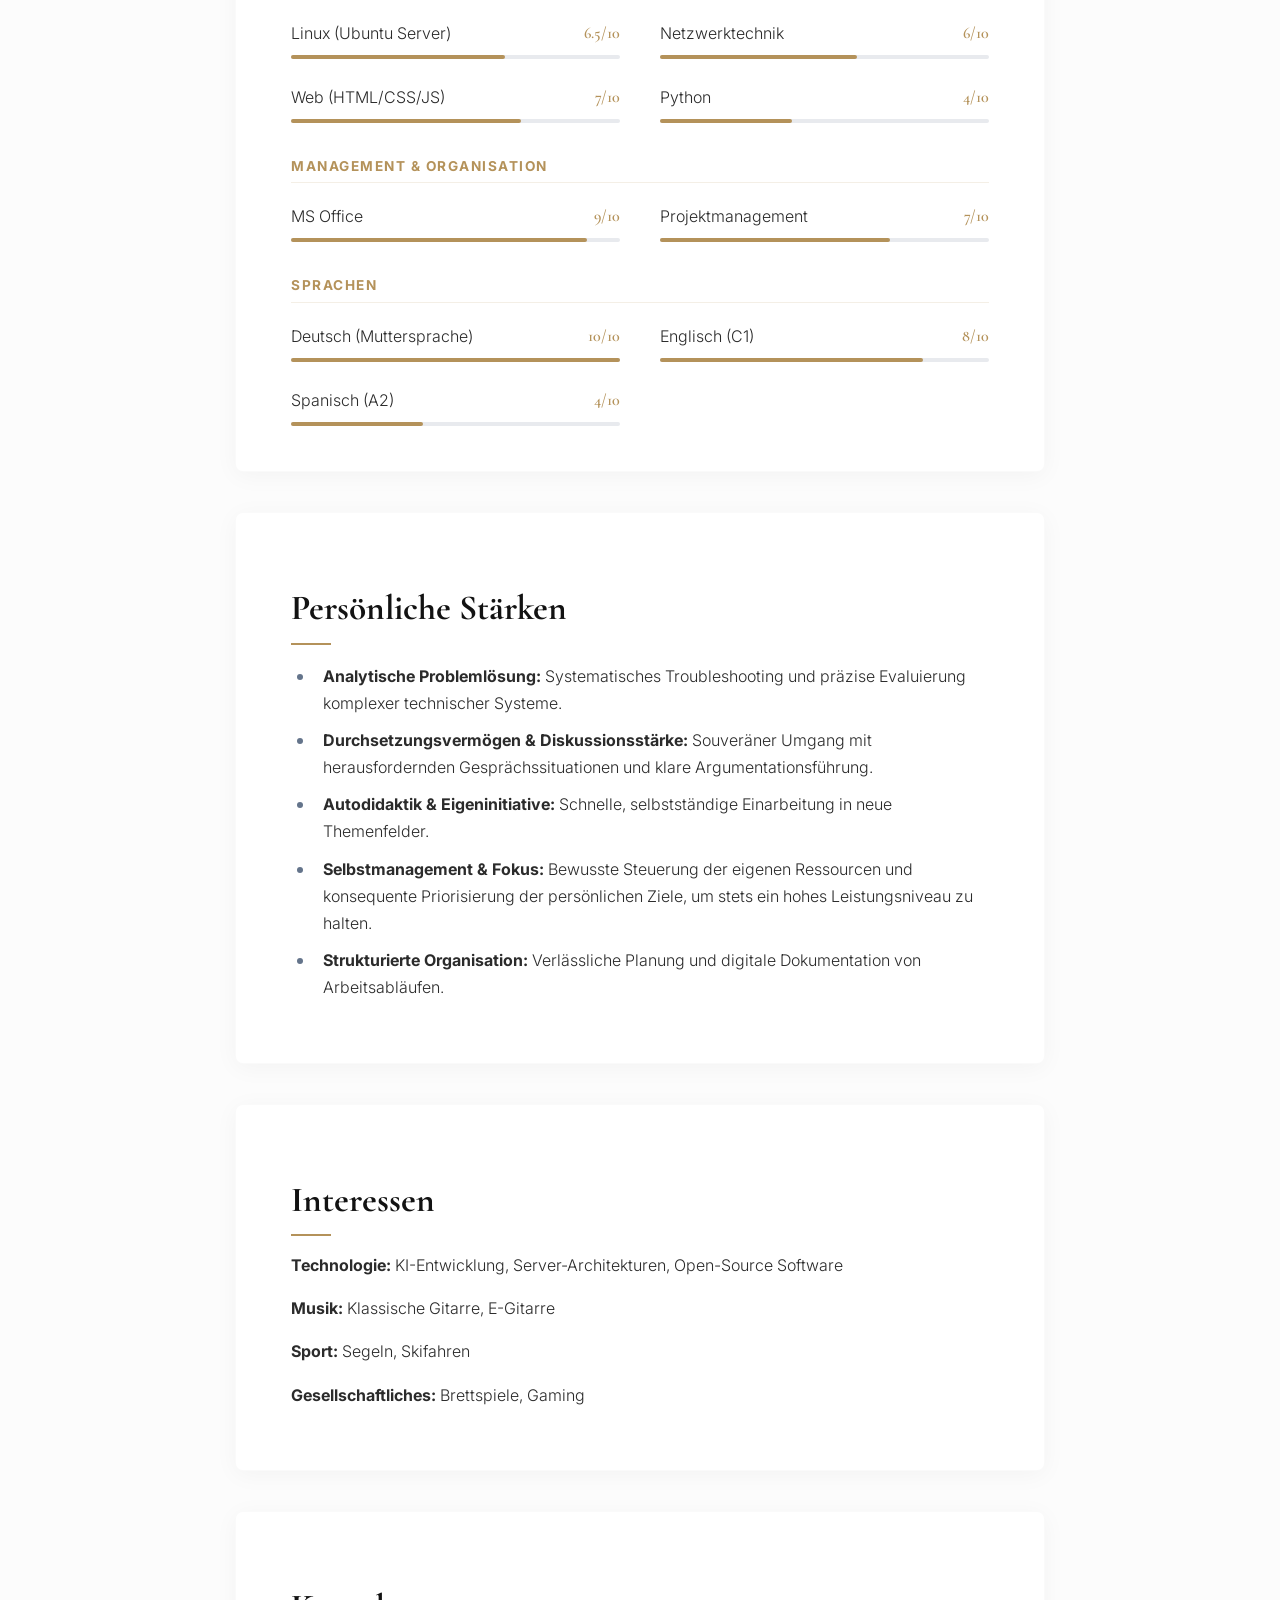
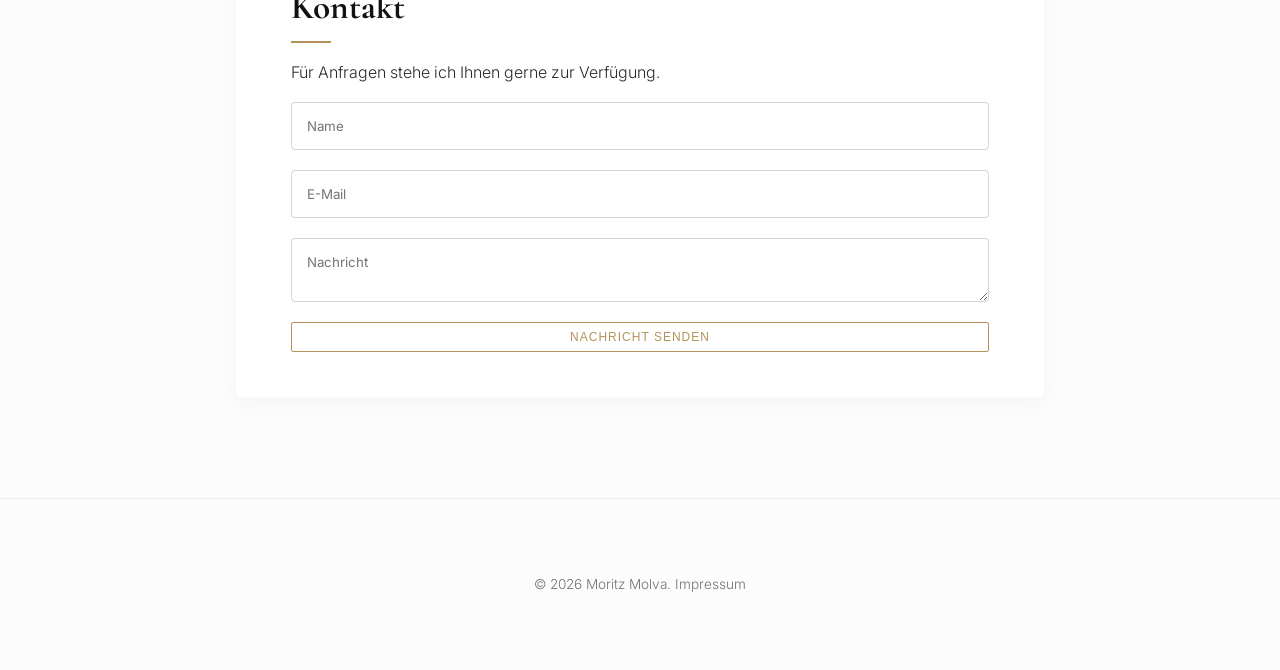
==== commit b3e17e61: "Satz verbessert" ====
--- a/index.html
+++ b/index.html
@@ -227,7 +227,7 @@
                 <div class="entry">
                     <ul>
                         <li><strong>Analytische Problemlösung:</strong> Systematisches Troubleshooting und präzise Evaluierung komplexer technischer Systeme.</li>
-                        <li><strong>Durchsetzungsvermögen & Diskussionsstärke:</strong> Souveräner Umgang mit herausfordernden Gesprächssituationen und klare Argumentationsführung, erprobt durch ein lebhaftes persönliches Umfeld.</li>
+                        <li><strong>Durchsetzungsvermögen & Diskussionsstärke:</strong> Souveräner Umgang mit herausfordernden Gesprächssituationen und klare Argumentationsführung.</li>
                         <li><strong>Autodidaktik & Eigeninitiative:</strong> Schnelle, selbstständige Einarbeitung in neue Themenfelder.</li>
                         <li><strong>Selbstmanagement & Fokus:</strong> Bewusste Steuerung der eigenen Ressourcen und konsequente Priorisierung der persönlichen Ziele, um stets ein hohes Leistungsniveau zu halten.</li>
                         <li><strong>Strukturierte Organisation:</strong> Verlässliche Planung und digitale Dokumentation von Arbeitsabläufen.</li>
@@ -277,4 +277,4 @@
 
     <script src="script.js"></script>
 </body>
-</html>+</html>
